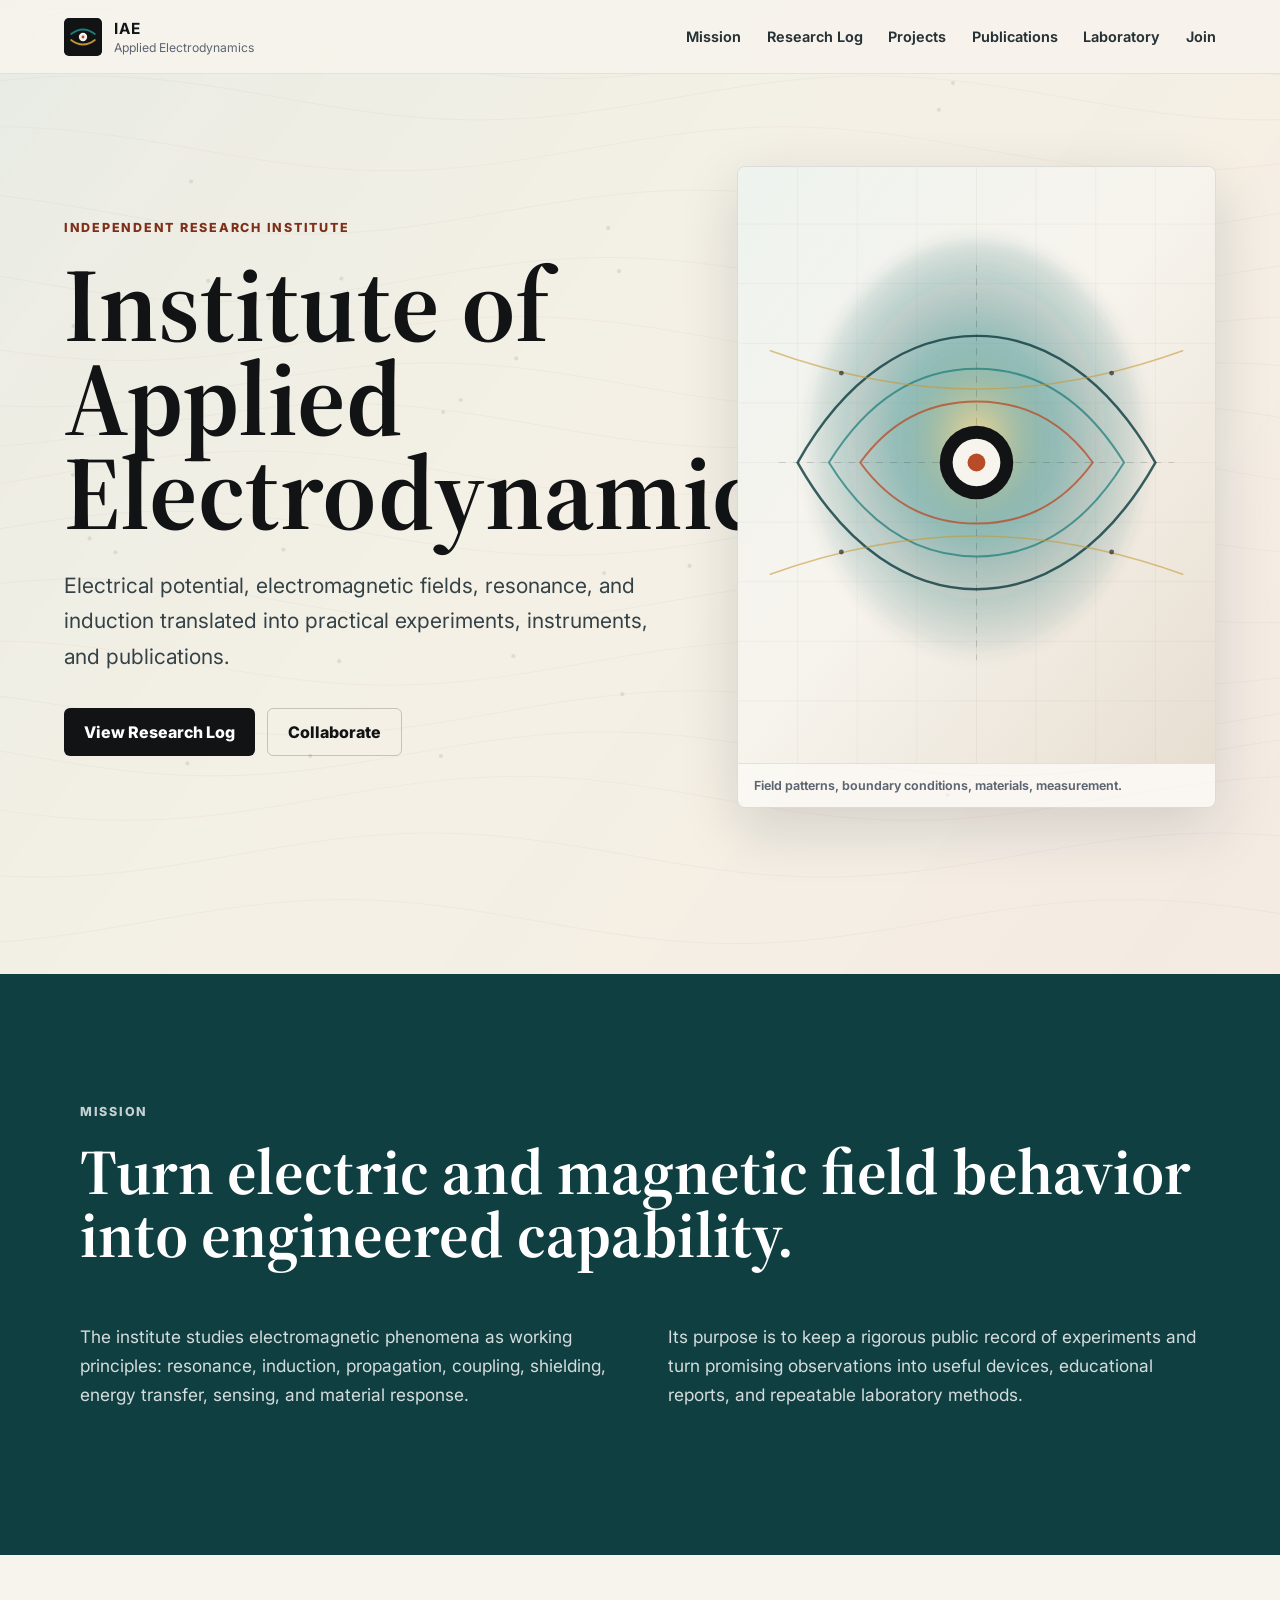
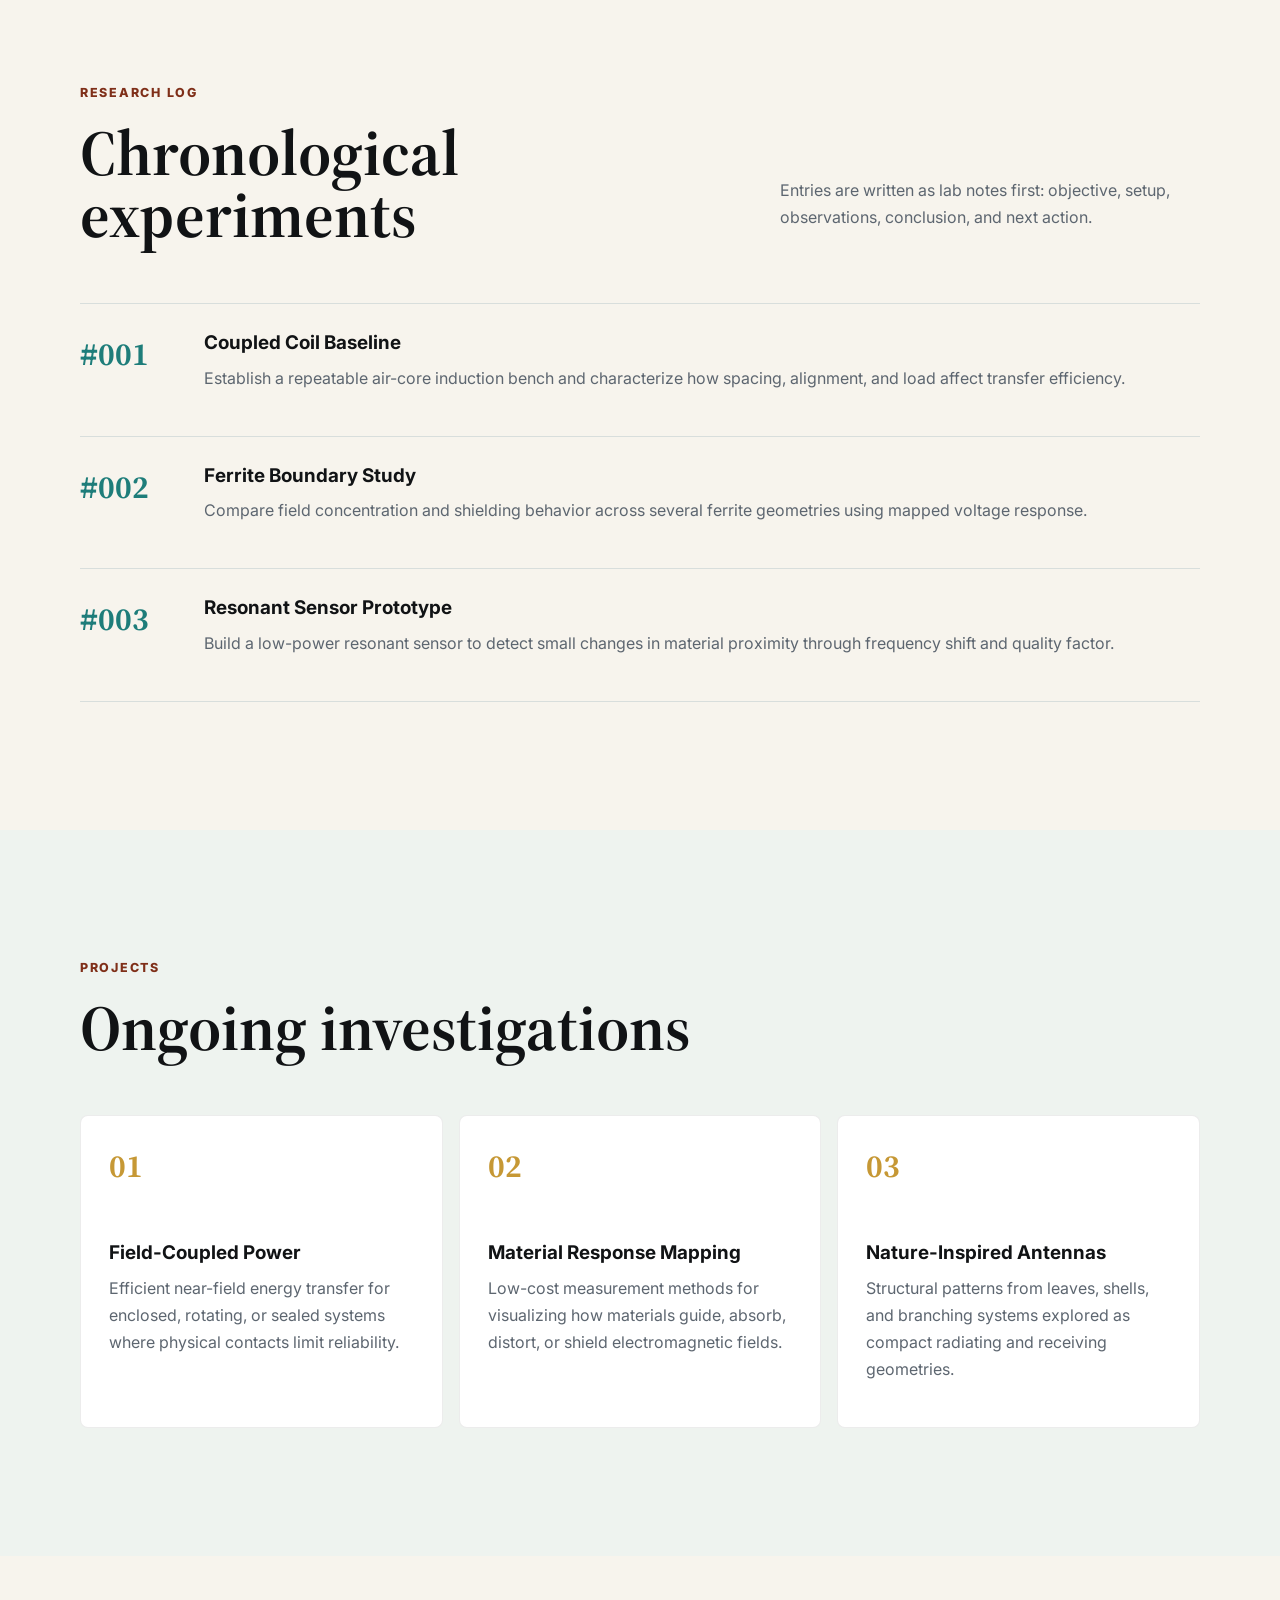
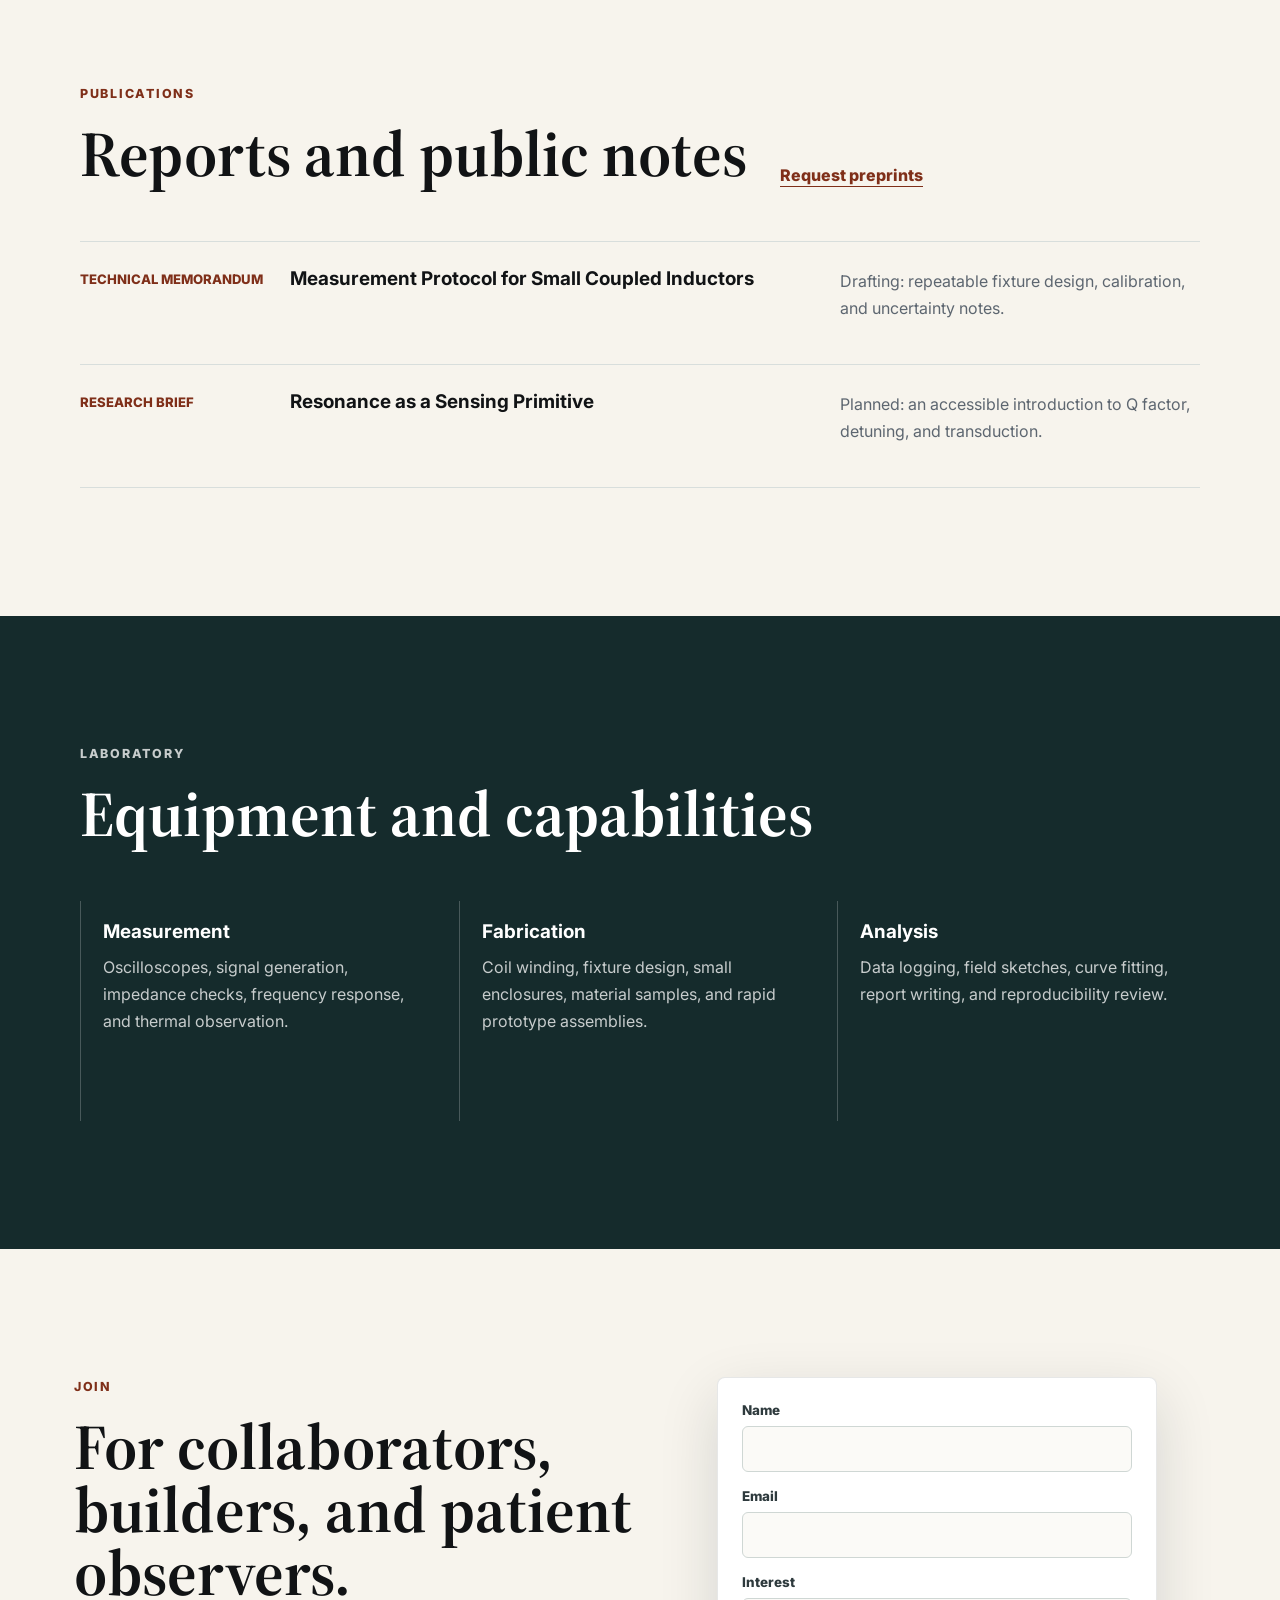
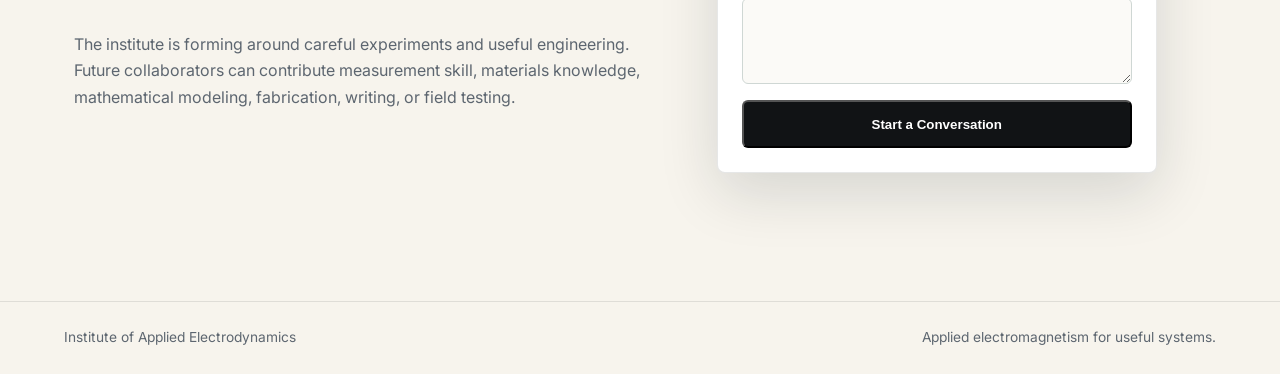
==== index.html @ 95ccb7a9 "new site" ====
<!doctype html>
<html lang="en">
  <head>
    <meta charset="utf-8" />
    <meta name="viewport" content="width=device-width, initial-scale=1" />
    <title>Institute of Applied Electrodynamics</title>
    <meta
      name="description"
      content="An independent institute experimenting with electrical potential, electromagnetism, and applied electrodynamic systems."
    />
    <link rel="preconnect" href="https://fonts.googleapis.com" />
    <link rel="preconnect" href="https://fonts.gstatic.com" crossorigin />
    <link
      href="https://fonts.googleapis.com/css2?family=Inter:wght@400;500;600;700;800&family=Source+Serif+4:opsz,wght@8..60,500;8..60,650&display=swap"
      rel="stylesheet"
    />
    <link rel="stylesheet" href="styles.css" />
  </head>
  <body>
    <header class="site-header" data-header>
      <a class="brand" href="#home" aria-label="Institute of Applied Electrodynamics home">
        <img src="assets/field-mark.svg" alt="" />
        <span>
          <strong>IAE</strong>
          <small>Applied Electrodynamics</small>
        </span>
      </a>
      <nav class="nav" aria-label="Primary navigation">
        <a href="#mission">Mission</a>
        <a href="#log">Research Log</a>
        <a href="#projects">Projects</a>
        <a href="#publications">Publications</a>
        <a href="#laboratory">Laboratory</a>
        <a href="#join">Join</a>
      </nav>
      <button class="nav-toggle" type="button" data-nav-toggle aria-label="Open navigation">
        <span></span>
        <span></span>
      </button>
    </header>

    <main id="home">
      <section class="hero section" aria-labelledby="hero-title">
        <canvas class="field-canvas" data-field-canvas aria-hidden="true"></canvas>
        <div class="hero-grid">
          <div class="hero-copy">
            <p class="eyebrow">Independent research institute</p>
            <h1 id="hero-title">Institute of Applied Electrodynamics</h1>
            <p class="hero-subtitle">
              Electrical potential, electromagnetic fields, resonance, and induction
              translated into practical experiments, instruments, and publications.
            </p>
            <div class="hero-actions" aria-label="Primary links">
              <a class="button primary" href="#log">View Research Log</a>
              <a class="button secondary" href="#join">Collaborate</a>
            </div>
          </div>
          <figure class="hero-visual">
            <img src="assets/field-lines.svg" alt="Abstract electromagnetic field lines crossing a technical grid" />
            <figcaption>Field patterns, boundary conditions, materials, measurement.</figcaption>
          </figure>
        </div>
      </section>

      <section class="section mission-band" id="mission" aria-labelledby="mission-title">
        <div class="section-heading">
          <p class="eyebrow">Mission</p>
          <h2 id="mission-title">Turn electric and magnetic field behavior into engineered capability.</h2>
        </div>
        <div class="mission-copy">
          <p>
            The institute studies electromagnetic phenomena as working principles:
            resonance, induction, propagation, coupling, shielding, energy transfer,
            sensing, and material response.
          </p>
          <p>
            Its purpose is to keep a rigorous public record of experiments and turn
            promising observations into useful devices, educational reports, and
            repeatable laboratory methods.
          </p>
        </div>
      </section>

      <section class="section" id="log" aria-labelledby="log-title">
        <div class="section-heading split">
          <div>
            <p class="eyebrow">Research Log</p>
            <h2 id="log-title">Chronological experiments</h2>
          </div>
          <p>
            Entries are written as lab notes first: objective, setup, observations,
            conclusion, and next action.
          </p>
        </div>
        <div class="timeline">
          <article class="log-entry">
            <span class="entry-number">#001</span>
            <div>
              <h3>Coupled Coil Baseline</h3>
              <p>
                Establish a repeatable air-core induction bench and characterize how
                spacing, alignment, and load affect transfer efficiency.
              </p>
            </div>
          </article>
          <article class="log-entry">
            <span class="entry-number">#002</span>
            <div>
              <h3>Ferrite Boundary Study</h3>
              <p>
                Compare field concentration and shielding behavior across several
                ferrite geometries using mapped voltage response.
              </p>
            </div>
          </article>
          <article class="log-entry">
            <span class="entry-number">#003</span>
            <div>
              <h3>Resonant Sensor Prototype</h3>
              <p>
                Build a low-power resonant sensor to detect small changes in material
                proximity through frequency shift and quality factor.
              </p>
            </div>
          </article>
        </div>
      </section>

      <section class="section projects-band" id="projects" aria-labelledby="projects-title">
        <div class="section-heading">
          <p class="eyebrow">Projects</p>
          <h2 id="projects-title">Ongoing investigations</h2>
        </div>
        <div class="project-grid">
          <article class="project-card">
            <span>01</span>
            <h3>Field-Coupled Power</h3>
            <p>
              Efficient near-field energy transfer for enclosed, rotating, or sealed
              systems where physical contacts limit reliability.
            </p>
          </article>
          <article class="project-card">
            <span>02</span>
            <h3>Material Response Mapping</h3>
            <p>
              Low-cost measurement methods for visualizing how materials guide,
              absorb, distort, or shield electromagnetic fields.
            </p>
          </article>
          <article class="project-card">
            <span>03</span>
            <h3>Nature-Inspired Antennas</h3>
            <p>
              Structural patterns from leaves, shells, and branching systems explored
              as compact radiating and receiving geometries.
            </p>
          </article>
        </div>
      </section>

      <section class="section" id="publications" aria-labelledby="publications-title">
        <div class="section-heading split">
          <div>
            <p class="eyebrow">Publications</p>
            <h2 id="publications-title">Reports and public notes</h2>
          </div>
          <a class="text-link" href="#join">Request preprints</a>
        </div>
        <div class="publication-list">
          <article>
            <p class="pub-type">Technical memorandum</p>
            <h3>Measurement Protocol for Small Coupled Inductors</h3>
            <p>Drafting: repeatable fixture design, calibration, and uncertainty notes.</p>
          </article>
          <article>
            <p class="pub-type">Research brief</p>
            <h3>Resonance as a Sensing Primitive</h3>
            <p>Planned: an accessible introduction to Q factor, detuning, and transduction.</p>
          </article>
        </div>
      </section>

      <section class="section laboratory-band" id="laboratory" aria-labelledby="laboratory-title">
        <div class="section-heading">
          <p class="eyebrow">Laboratory</p>
          <h2 id="laboratory-title">Equipment and capabilities</h2>
        </div>
        <div class="capability-grid">
          <div>
            <h3>Measurement</h3>
            <p>Oscilloscopes, signal generation, impedance checks, frequency response, and thermal observation.</p>
          </div>
          <div>
            <h3>Fabrication</h3>
            <p>Coil winding, fixture design, small enclosures, material samples, and rapid prototype assemblies.</p>
          </div>
          <div>
            <h3>Analysis</h3>
            <p>Data logging, field sketches, curve fitting, report writing, and reproducibility review.</p>
          </div>
        </div>
      </section>

      <section class="section join" id="join" aria-labelledby="join-title">
        <div>
          <p class="eyebrow">Join</p>
          <h2 id="join-title">For collaborators, builders, and patient observers.</h2>
          <p>
            The institute is forming around careful experiments and useful engineering.
            Future collaborators can contribute measurement skill, materials knowledge,
            mathematical modeling, fabrication, writing, or field testing.
          </p>
        </div>
        <form class="join-form" action="mailto:hello@example.com" method="post" enctype="text/plain">
          <label>
            Name
            <input name="name" type="text" autocomplete="name" />
          </label>
          <label>
            Email
            <input name="email" type="email" autocomplete="email" />
          </label>
          <label>
            Interest
            <textarea name="interest" rows="4"></textarea>
          </label>
          <button class="button primary" type="submit">Start a Conversation</button>
        </form>
      </section>
    </main>

    <footer class="site-footer">
      <p>Institute of Applied Electrodynamics</p>
      <p>Applied electromagnetism for useful systems.</p>
    </footer>

    <script src="script.js"></script>
  </body>
</html>
---- styles.css ----
:root {
  --ink: #111315;
  --muted: #5d6670;
  --line: #d8dedc;
  --paper: #f7f4ed;
  --mist: #eef3ef;
  --oxide: #b94c28;
  --oxide-dark: #7f2f19;
  --field: #1e7d7a;
  --field-dark: #103f42;
  --gold: #c69835;
  --white: #ffffff;
  --shadow: 0 20px 60px rgba(16, 31, 35, 0.14);
  color-scheme: light;
  font-family: Inter, system-ui, -apple-system, BlinkMacSystemFont, "Segoe UI", sans-serif;
}

* {
  box-sizing: border-box;
}

html {
  scroll-behavior: smooth;
}

body {
  margin: 0;
  background: var(--paper);
  color: var(--ink);
}

body.nav-open {
  overflow: hidden;
}

img,
svg {
  display: block;
  max-width: 100%;
}

a {
  color: inherit;
  text-decoration: none;
}

.site-header {
  align-items: center;
  backdrop-filter: blur(18px);
  background: rgba(247, 244, 237, 0.86);
  border-bottom: 1px solid rgba(17, 19, 21, 0.08);
  display: flex;
  height: 74px;
  justify-content: space-between;
  left: 0;
  padding: 0 clamp(18px, 5vw, 64px);
  position: fixed;
  right: 0;
  top: 0;
  z-index: 20;
}

.brand {
  align-items: center;
  display: flex;
  gap: 12px;
  min-width: 220px;
}

.brand img {
  height: 38px;
  width: 38px;
}

.brand strong,
.brand small {
  display: block;
}

.brand strong {
  font-size: 0.96rem;
  letter-spacing: 0.08em;
}

.brand small {
  color: var(--muted);
  font-size: 0.76rem;
  margin-top: 2px;
}

.nav {
  align-items: center;
  display: flex;
  gap: clamp(14px, 2vw, 28px);
  font-size: 0.9rem;
  font-weight: 650;
}

.nav a {
  color: #273236;
}

.nav a:hover {
  color: var(--oxide-dark);
}

.nav-toggle {
  background: transparent;
  border: 0;
  display: none;
  height: 44px;
  position: relative;
  width: 44px;
}

.nav-toggle span {
  background: var(--ink);
  height: 2px;
  left: 11px;
  position: absolute;
  width: 22px;
}

.nav-toggle span:first-child {
  top: 17px;
}

.nav-toggle span:last-child {
  top: 25px;
}

.section {
  padding: clamp(72px, 10vw, 128px) clamp(20px, 5vw, 72px);
}

.hero {
  min-height: 94vh;
  overflow: hidden;
  padding-top: 128px;
  position: relative;
}

.field-canvas {
  height: 100%;
  inset: 0;
  opacity: 0.32;
  position: absolute;
  width: 100%;
}

.hero-grid {
  align-items: center;
  display: grid;
  gap: clamp(34px, 6vw, 82px);
  grid-template-columns: minmax(0, 1.02fr) minmax(300px, 0.82fr);
  margin: 0 auto;
  max-width: 1240px;
  min-height: calc(94vh - 128px);
  position: relative;
  z-index: 2;
}

.eyebrow {
  color: var(--oxide-dark);
  font-size: 0.78rem;
  font-weight: 800;
  letter-spacing: 0.14em;
  margin: 0 0 18px;
  text-transform: uppercase;
}

h1,
h2,
h3,
p {
  margin-top: 0;
}

h1,
h2 {
  font-family: "Source Serif 4", Georgia, serif;
  font-weight: 650;
  letter-spacing: 0;
}

h1 {
  font-size: clamp(3.2rem, 8.2vw, 7.7rem);
  line-height: 0.9;
  margin-bottom: 28px;
  max-width: 980px;
}

h2 {
  font-size: clamp(2.2rem, 5vw, 4.7rem);
  line-height: 0.98;
  margin-bottom: 0;
}

h3 {
  font-size: 1.18rem;
  line-height: 1.2;
  margin-bottom: 10px;
}

p {
  color: var(--muted);
  line-height: 1.68;
}

.hero-subtitle {
  color: #344247;
  font-size: clamp(1.06rem, 2vw, 1.32rem);
  max-width: 760px;
}

.hero-actions {
  display: flex;
  flex-wrap: wrap;
  gap: 12px;
  margin-top: 34px;
}

.button {
  align-items: center;
  border-radius: 6px;
  display: inline-flex;
  font-weight: 800;
  justify-content: center;
  min-height: 48px;
  padding: 0 20px;
}

.button.primary {
  background: var(--ink);
  color: var(--white);
}

.button.secondary {
  border: 1px solid rgba(17, 19, 21, 0.2);
  color: var(--ink);
}

.hero-visual {
  background: rgba(255, 255, 255, 0.54);
  border: 1px solid rgba(17, 19, 21, 0.12);
  border-radius: 8px;
  box-shadow: var(--shadow);
  margin: 0;
  overflow: hidden;
}

.hero-visual img {
  aspect-ratio: 4 / 5;
  object-fit: cover;
  width: 100%;
}

.hero-visual figcaption {
  border-top: 1px solid rgba(17, 19, 21, 0.1);
  color: var(--muted);
  font-size: 0.78rem;
  font-weight: 650;
  padding: 14px 16px;
}

.section-heading {
  margin: 0 auto clamp(28px, 5vw, 56px);
  max-width: 1120px;
}

.section-heading.split {
  align-items: end;
  display: grid;
  gap: 28px;
  grid-template-columns: minmax(0, 1fr) minmax(260px, 420px);
}

.mission-band {
  background: var(--field-dark);
  color: var(--white);
}

.mission-band .eyebrow,
.mission-band p,
.laboratory-band .eyebrow,
.laboratory-band p {
  color: rgba(255, 255, 255, 0.76);
}

.mission-copy {
  columns: 2 320px;
  column-gap: 56px;
  margin: 0 auto;
  max-width: 1120px;
}

.mission-copy p {
  break-inside: avoid;
  color: rgba(255, 255, 255, 0.82);
  font-size: 1.08rem;
}

.timeline {
  border-top: 1px solid var(--line);
  margin: 0 auto;
  max-width: 1120px;
}

.log-entry {
  border-bottom: 1px solid var(--line);
  display: grid;
  gap: 28px;
  grid-template-columns: 96px minmax(0, 1fr);
  padding: 28px 0;
}

.entry-number {
  color: var(--field);
  font-family: "Source Serif 4", Georgia, serif;
  font-size: 2rem;
  font-weight: 650;
}

.projects-band {
  background: var(--mist);
}

.project-grid,
.capability-grid {
  display: grid;
  gap: 16px;
  grid-template-columns: repeat(3, minmax(0, 1fr));
  margin: 0 auto;
  max-width: 1120px;
}

.project-card {
  background: var(--white);
  border: 1px solid rgba(17, 19, 21, 0.08);
  border-radius: 8px;
  min-height: 280px;
  padding: 28px;
}

.project-card span {
  color: var(--gold);
  display: block;
  font-family: "Source Serif 4", Georgia, serif;
  font-size: 2rem;
  font-weight: 650;
  margin-bottom: 54px;
}

.text-link {
  color: var(--oxide-dark);
  font-weight: 800;
  text-decoration: underline;
  text-underline-offset: 5px;
}

.publication-list {
  display: grid;
  gap: 0;
  margin: 0 auto;
  max-width: 1120px;
}

.publication-list article {
  border-top: 1px solid var(--line);
  display: grid;
  gap: 20px;
  grid-template-columns: 190px minmax(0, 1fr) minmax(260px, 360px);
  padding: 26px 0;
}

.publication-list article:last-child {
  border-bottom: 1px solid var(--line);
}

.pub-type {
  color: var(--oxide-dark);
  font-size: 0.82rem;
  font-weight: 800;
  text-transform: uppercase;
}

.laboratory-band {
  background: #152b2c;
  color: var(--white);
}

.capability-grid > div {
  border-left: 1px solid rgba(255, 255, 255, 0.22);
  min-height: 220px;
  padding: 20px 22px;
}

.join {
  align-items: start;
  display: grid;
  gap: clamp(28px, 6vw, 76px);
  grid-template-columns: minmax(0, 0.92fr) minmax(300px, 440px);
  margin: 0 auto;
  max-width: 1260px;
}

.join h2 {
  margin-bottom: 26px;
}

.join-form {
  background: var(--white);
  border: 1px solid rgba(17, 19, 21, 0.1);
  border-radius: 8px;
  box-shadow: var(--shadow);
  display: grid;
  gap: 16px;
  padding: 24px;
}

label {
  color: #2e3a3d;
  display: grid;
  font-size: 0.84rem;
  font-weight: 800;
  gap: 8px;
}

input,
textarea {
  background: #fbfaf7;
  border: 1px solid #cfd7d4;
  border-radius: 6px;
  color: var(--ink);
  font: inherit;
  min-height: 46px;
  padding: 10px 12px;
  width: 100%;
}

textarea {
  resize: vertical;
}

.site-footer {
  align-items: center;
  border-top: 1px solid rgba(17, 19, 21, 0.1);
  display: flex;
  justify-content: space-between;
  padding: 24px clamp(20px, 5vw, 72px);
}

.site-footer p {
  font-size: 0.86rem;
  margin: 0;
}

@media (max-width: 980px) {
  .nav-toggle {
    display: block;
  }

  .nav {
    align-items: stretch;
    background: rgba(247, 244, 237, 0.98);
    border-bottom: 1px solid rgba(17, 19, 21, 0.1);
    display: none;
    flex-direction: column;
    gap: 0;
    left: 0;
    padding: 86px 24px 24px;
    position: fixed;
    right: 0;
    top: 0;
    z-index: -1;
  }

  body.nav-open .nav {
    display: flex;
  }

  .nav a {
    border-top: 1px solid var(--line);
    font-size: 1.16rem;
    padding: 18px 0;
  }

  .hero-grid,
  .section-heading.split,
  .join {
    grid-template-columns: 1fr;
  }

  .hero-grid {
    min-height: auto;
  }

  .hero-visual img {
    aspect-ratio: 16 / 10;
  }

  .project-grid,
  .capability-grid {
    grid-template-columns: 1fr;
  }

  .publication-list article {
    grid-template-columns: 1fr;
  }
}

@media (max-width: 620px) {
  .site-header {
    height: 68px;
  }

  .brand {
    min-width: 0;
  }

  .brand small {
    display: none;
  }

  .hero {
    min-height: auto;
    padding-top: 108px;
  }

  h1 {
    font-size: clamp(2.8rem, 16vw, 4.2rem);
  }

  .hero-actions,
  .site-footer {
    align-items: stretch;
    flex-direction: column;
  }

  .button {
    width: 100%;
  }

  .log-entry {
    grid-template-columns: 1fr;
  }

  .project-card {
    min-height: auto;
  }

  .project-card span {
    margin-bottom: 28px;
  }
}
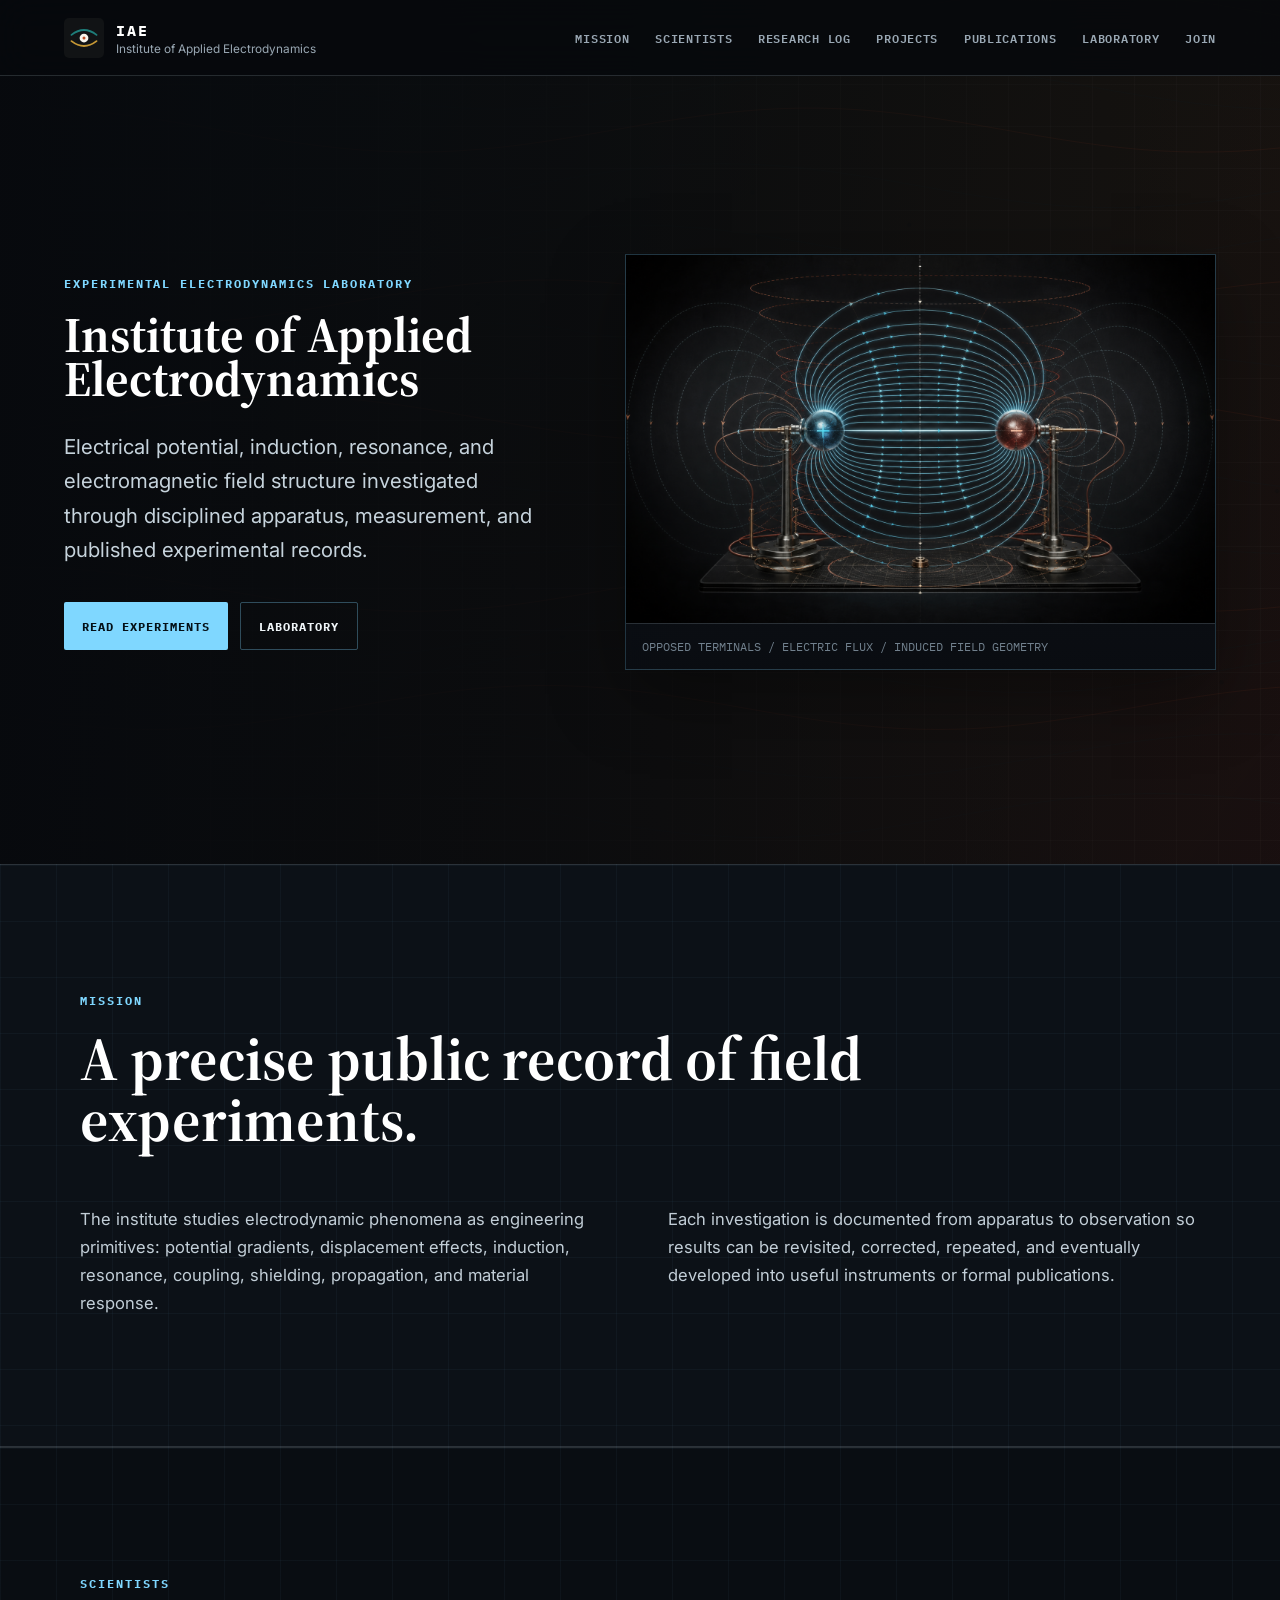
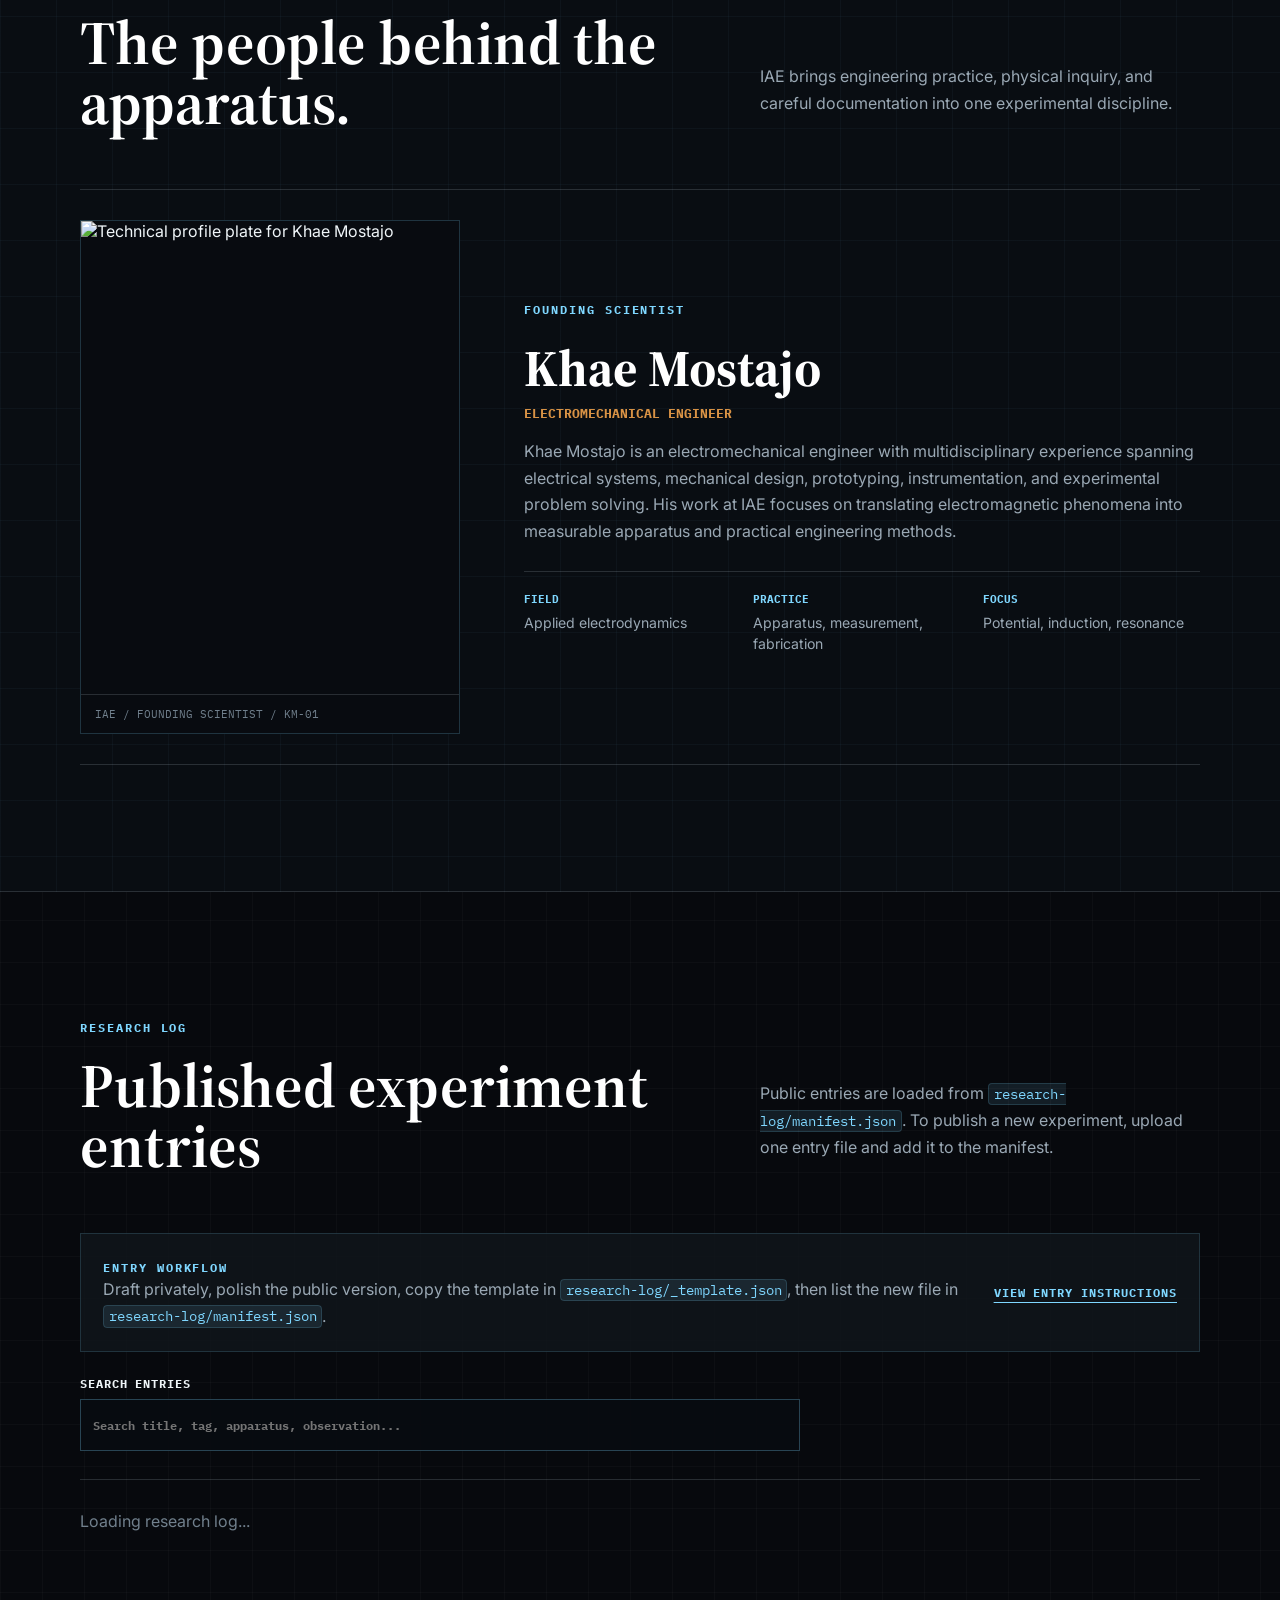
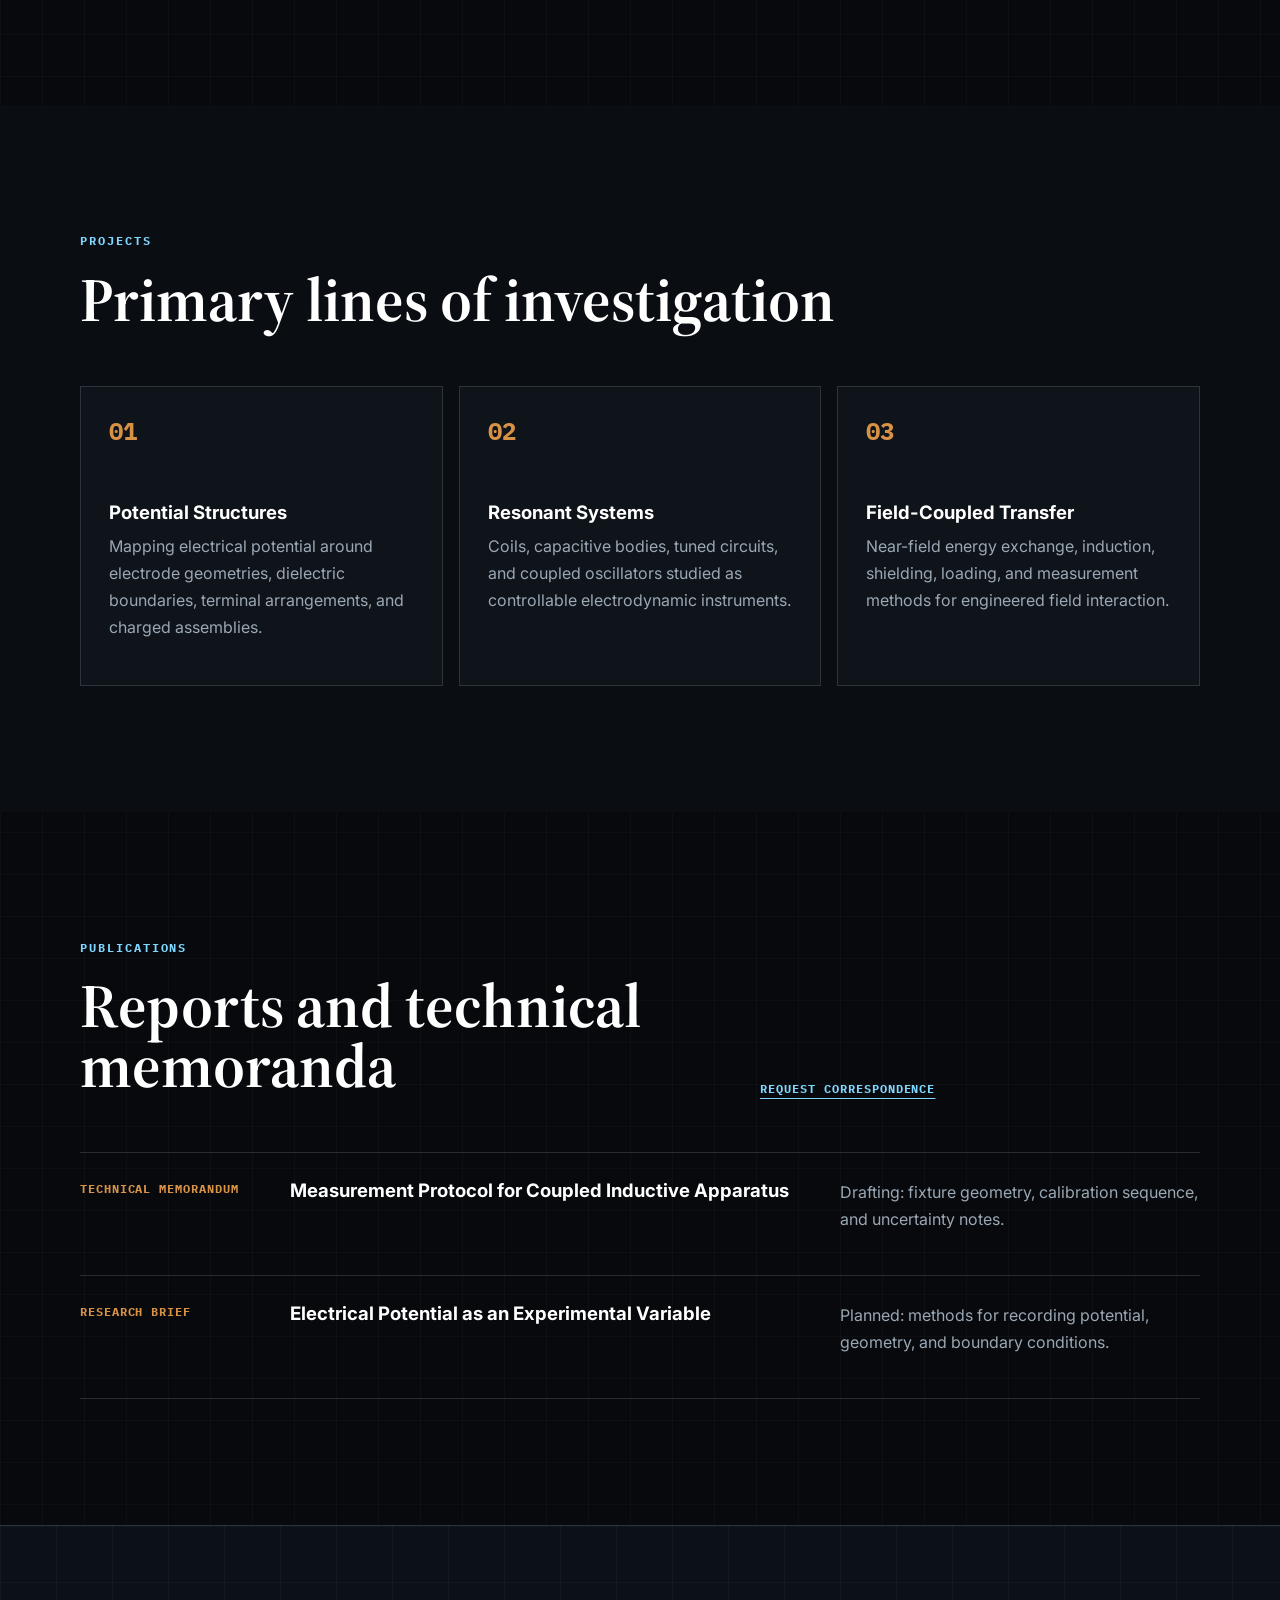
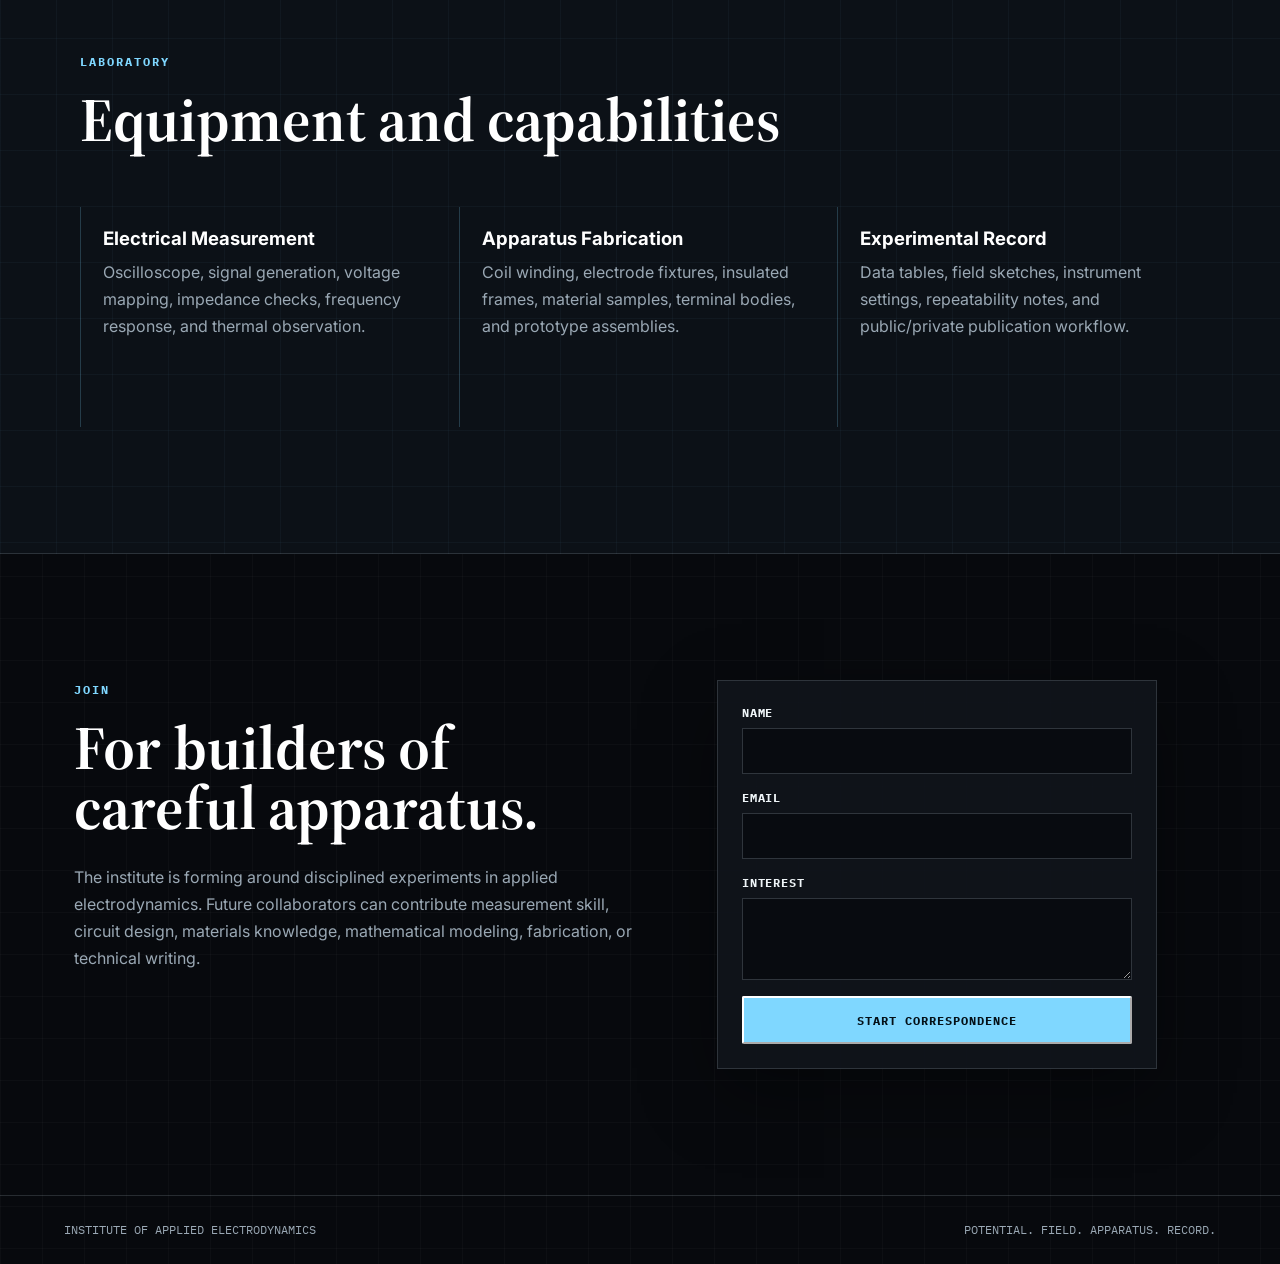
==== commit 2f893741: "new site" ====
--- a/index.html
+++ b/index.html
@@ -6,12 +6,12 @@
     <title>Institute of Applied Electrodynamics</title>
     <meta
       name="description"
-      content="An independent institute experimenting with electrical potential, electromagnetism, and applied electrodynamic systems."
+      content="A modern electrodynamics institute for experiments in electrical potential, electromagnetic fields, resonance, induction, and engineered field systems."
     />
     <link rel="preconnect" href="https://fonts.googleapis.com" />
     <link rel="preconnect" href="https://fonts.gstatic.com" crossorigin />
     <link
-      href="https://fonts.googleapis.com/css2?family=Inter:wght@400;500;600;700;800&family=Source+Serif+4:opsz,wght@8..60,500;8..60,650&display=swap"
+      href="https://fonts.googleapis.com/css2?family=IBM+Plex+Mono:wght@400;500;600;700&family=Inter:wght@400;500;600;700;800&family=Source+Serif+4:opsz,wght@8..60,500;8..60,650&display=swap"
       rel="stylesheet"
     />
     <link rel="stylesheet" href="styles.css" />
@@ -22,11 +22,12 @@
         <img src="assets/field-mark.svg" alt="" />
         <span>
           <strong>IAE</strong>
-          <small>Applied Electrodynamics</small>
+          <small>Institute of Applied Electrodynamics</small>
         </span>
       </a>
       <nav class="nav" aria-label="Primary navigation">
         <a href="#mission">Mission</a>
+        <a href="#scientists">Scientists</a>
         <a href="#log">Research Log</a>
         <a href="#projects">Projects</a>
         <a href="#publications">Publications</a>
@@ -40,24 +41,27 @@
     </header>
 
     <main id="home">
-      <section class="hero section" aria-labelledby="hero-title">
+      <section class="hero" aria-labelledby="hero-title">
         <canvas class="field-canvas" data-field-canvas aria-hidden="true"></canvas>
         <div class="hero-grid">
           <div class="hero-copy">
-            <p class="eyebrow">Independent research institute</p>
+            <p class="eyebrow">Experimental electrodynamics laboratory</p>
             <h1 id="hero-title">Institute of Applied Electrodynamics</h1>
             <p class="hero-subtitle">
-              Electrical potential, electromagnetic fields, resonance, and induction
-              translated into practical experiments, instruments, and publications.
+              Electrical potential, induction, resonance, and electromagnetic field
+              structure investigated through disciplined apparatus, measurement, and
+              published experimental records.
             </p>
             <div class="hero-actions" aria-label="Primary links">
-              <a class="button primary" href="#log">View Research Log</a>
-              <a class="button secondary" href="#join">Collaborate</a>
+              <a class="button primary" href="#log">Read Experiments</a>
+              <a class="button secondary" href="#laboratory">Laboratory</a>
             </div>
           </div>
           <figure class="hero-visual">
-            <img src="assets/field-lines.svg" alt="Abstract electromagnetic field lines crossing a technical grid" />
-            <figcaption>Field patterns, boundary conditions, materials, measurement.</figcaption>
+            <img src="assets/iae-field-hero.png" alt="Opposed electrical terminals surrounded by electric and magnetic field lines" />
+            <figcaption>
+              Opposed terminals / electric flux / induced field geometry
+            </figcaption>
           </figure>
         </div>
       </section>
@@ -65,19 +69,57 @@
       <section class="section mission-band" id="mission" aria-labelledby="mission-title">
         <div class="section-heading">
           <p class="eyebrow">Mission</p>
-          <h2 id="mission-title">Turn electric and magnetic field behavior into engineered capability.</h2>
+          <h2 id="mission-title">A precise public record of field experiments.</h2>
         </div>
         <div class="mission-copy">
           <p>
-            The institute studies electromagnetic phenomena as working principles:
-            resonance, induction, propagation, coupling, shielding, energy transfer,
-            sensing, and material response.
-          </p>
-          <p>
-            Its purpose is to keep a rigorous public record of experiments and turn
-            promising observations into useful devices, educational reports, and
-            repeatable laboratory methods.
-          </p>
+            The institute studies electrodynamic phenomena as engineering primitives:
+            potential gradients, displacement effects, induction, resonance, coupling,
+            shielding, propagation, and material response.
+          </p>
+          <p>
+            Each investigation is documented from apparatus to observation so results
+            can be revisited, corrected, repeated, and eventually developed into
+            useful instruments or formal publications.
+          </p>
+        </div>
+      </section>
+
+      <section class="section scientists-band" id="scientists" aria-labelledby="scientists-title">
+        <div class="section-heading split">
+          <div>
+            <p class="eyebrow">Scientists</p>
+            <h2 id="scientists-title">The people behind the apparatus.</h2>
+          </div>
+          <p>
+            IAE brings engineering practice, physical inquiry, and careful documentation
+            into one experimental discipline.
+          </p>
+        </div>
+        <div class="scientist-list">
+          <article class="scientist-profile">
+            <figure class="scientist-portrait">
+              <img src="assets/khae-mostajo-profile.svg" alt="Technical profile plate for Khae Mostajo" />
+              <figcaption>IAE / Founding scientist / KM-01</figcaption>
+            </figure>
+            <div class="scientist-copy">
+              <p class="mono-label">Founding Scientist</p>
+              <h3>Khae Mostajo</h3>
+              <p class="scientist-role">Electromechanical Engineer</p>
+              <p>
+                Khae Mostajo is an electromechanical engineer with multidisciplinary
+                experience spanning electrical systems, mechanical design, prototyping,
+                instrumentation, and experimental problem solving. His work at IAE focuses
+                on translating electromagnetic phenomena into measurable apparatus and
+                practical engineering methods.
+              </p>
+              <dl class="scientist-fields">
+                <div><dt>Field</dt><dd>Applied electrodynamics</dd></div>
+                <div><dt>Practice</dt><dd>Apparatus, measurement, fabrication</dd></div>
+                <div><dt>Focus</dt><dd>Potential, induction, resonance</dd></div>
+              </dl>
+            </div>
+          </article>
         </div>
       </section>
 
@@ -85,75 +127,79 @@
         <div class="section-heading split">
           <div>
             <p class="eyebrow">Research Log</p>
-            <h2 id="log-title">Chronological experiments</h2>
-          </div>
-          <p>
-            Entries are written as lab notes first: objective, setup, observations,
-            conclusion, and next action.
-          </p>
-        </div>
-        <div class="timeline">
-          <article class="log-entry">
-            <span class="entry-number">#001</span>
-            <div>
-              <h3>Coupled Coil Baseline</h3>
-              <p>
-                Establish a repeatable air-core induction bench and characterize how
-                spacing, alignment, and load affect transfer efficiency.
-              </p>
-            </div>
-          </article>
-          <article class="log-entry">
-            <span class="entry-number">#002</span>
-            <div>
-              <h3>Ferrite Boundary Study</h3>
-              <p>
-                Compare field concentration and shielding behavior across several
-                ferrite geometries using mapped voltage response.
-              </p>
-            </div>
-          </article>
-          <article class="log-entry">
-            <span class="entry-number">#003</span>
-            <div>
-              <h3>Resonant Sensor Prototype</h3>
-              <p>
-                Build a low-power resonant sensor to detect small changes in material
-                proximity through frequency shift and quality factor.
-              </p>
-            </div>
-          </article>
-        </div>
+            <h2 id="log-title">Published experiment entries</h2>
+          </div>
+          <p>
+            Public entries are loaded from <code>research-log/manifest.json</code>.
+            To publish a new experiment, upload one entry file and add it to the
+            manifest.
+          </p>
+        </div>
+
+        <div class="publishing-note">
+          <div>
+            <span class="mono-label">ENTRY WORKFLOW</span>
+            <p>
+              Draft privately, polish the public version, copy the template in
+              <code>research-log/_template.json</code>, then list the new file in
+              <code>research-log/manifest.json</code>.
+            </p>
+          </div>
+          <a class="text-link" href="research-log/README.md">View entry instructions</a>
+        </div>
+
+        <div class="log-tools">
+          <label class="search-field" for="entry-search">
+            <span>Search entries</span>
+            <input
+              id="entry-search"
+              type="search"
+              placeholder="Search title, tag, apparatus, observation..."
+              autocomplete="off"
+              data-entry-search
+            />
+          </label>
+          <p class="log-count" data-entry-count aria-live="polite"></p>
+        </div>
+
+        <div class="timeline" data-entry-list>
+          <p class="empty-log">Loading research log...</p>
+        </div>
+        <nav class="entry-pagination" data-entry-pagination aria-label="Research log pages" hidden>
+          <button type="button" class="page-button" data-page-previous aria-label="Previous research entries">Previous</button>
+          <div class="page-numbers" data-page-numbers></div>
+          <button type="button" class="page-button" data-page-next aria-label="Next research entries">Next</button>
+        </nav>
       </section>
 
       <section class="section projects-band" id="projects" aria-labelledby="projects-title">
         <div class="section-heading">
           <p class="eyebrow">Projects</p>
-          <h2 id="projects-title">Ongoing investigations</h2>
+          <h2 id="projects-title">Primary lines of investigation</h2>
         </div>
         <div class="project-grid">
           <article class="project-card">
             <span>01</span>
-            <h3>Field-Coupled Power</h3>
-            <p>
-              Efficient near-field energy transfer for enclosed, rotating, or sealed
-              systems where physical contacts limit reliability.
+            <h3>Potential Structures</h3>
+            <p>
+              Mapping electrical potential around electrode geometries, dielectric
+              boundaries, terminal arrangements, and charged assemblies.
             </p>
           </article>
           <article class="project-card">
             <span>02</span>
-            <h3>Material Response Mapping</h3>
-            <p>
-              Low-cost measurement methods for visualizing how materials guide,
-              absorb, distort, or shield electromagnetic fields.
+            <h3>Resonant Systems</h3>
+            <p>
+              Coils, capacitive bodies, tuned circuits, and coupled oscillators studied
+              as controllable electrodynamic instruments.
             </p>
           </article>
           <article class="project-card">
             <span>03</span>
-            <h3>Nature-Inspired Antennas</h3>
-            <p>
-              Structural patterns from leaves, shells, and branching systems explored
-              as compact radiating and receiving geometries.
+            <h3>Field-Coupled Transfer</h3>
+            <p>
+              Near-field energy exchange, induction, shielding, loading, and measurement
+              methods for engineered field interaction.
             </p>
           </article>
         </div>
@@ -163,20 +209,20 @@
         <div class="section-heading split">
           <div>
             <p class="eyebrow">Publications</p>
-            <h2 id="publications-title">Reports and public notes</h2>
-          </div>
-          <a class="text-link" href="#join">Request preprints</a>
+            <h2 id="publications-title">Reports and technical memoranda</h2>
+          </div>
+          <a class="text-link" href="#join">Request correspondence</a>
         </div>
         <div class="publication-list">
           <article>
             <p class="pub-type">Technical memorandum</p>
-            <h3>Measurement Protocol for Small Coupled Inductors</h3>
-            <p>Drafting: repeatable fixture design, calibration, and uncertainty notes.</p>
+            <h3>Measurement Protocol for Coupled Inductive Apparatus</h3>
+            <p>Drafting: fixture geometry, calibration sequence, and uncertainty notes.</p>
           </article>
           <article>
             <p class="pub-type">Research brief</p>
-            <h3>Resonance as a Sensing Primitive</h3>
-            <p>Planned: an accessible introduction to Q factor, detuning, and transduction.</p>
+            <h3>Electrical Potential as an Experimental Variable</h3>
+            <p>Planned: methods for recording potential, geometry, and boundary conditions.</p>
           </article>
         </div>
       </section>
@@ -188,16 +234,16 @@
         </div>
         <div class="capability-grid">
           <div>
-            <h3>Measurement</h3>
-            <p>Oscilloscopes, signal generation, impedance checks, frequency response, and thermal observation.</p>
-          </div>
-          <div>
-            <h3>Fabrication</h3>
-            <p>Coil winding, fixture design, small enclosures, material samples, and rapid prototype assemblies.</p>
-          </div>
-          <div>
-            <h3>Analysis</h3>
-            <p>Data logging, field sketches, curve fitting, report writing, and reproducibility review.</p>
+            <h3>Electrical Measurement</h3>
+            <p>Oscilloscope, signal generation, voltage mapping, impedance checks, frequency response, and thermal observation.</p>
+          </div>
+          <div>
+            <h3>Apparatus Fabrication</h3>
+            <p>Coil winding, electrode fixtures, insulated frames, material samples, terminal bodies, and prototype assemblies.</p>
+          </div>
+          <div>
+            <h3>Experimental Record</h3>
+            <p>Data tables, field sketches, instrument settings, repeatability notes, and public/private publication workflow.</p>
           </div>
         </div>
       </section>
@@ -205,11 +251,12 @@
       <section class="section join" id="join" aria-labelledby="join-title">
         <div>
           <p class="eyebrow">Join</p>
-          <h2 id="join-title">For collaborators, builders, and patient observers.</h2>
-          <p>
-            The institute is forming around careful experiments and useful engineering.
-            Future collaborators can contribute measurement skill, materials knowledge,
-            mathematical modeling, fabrication, writing, or field testing.
+          <h2 id="join-title">For builders of careful apparatus.</h2>
+          <p>
+            The institute is forming around disciplined experiments in applied
+            electrodynamics. Future collaborators can contribute measurement skill,
+            circuit design, materials knowledge, mathematical modeling, fabrication,
+            or technical writing.
           </p>
         </div>
         <form class="join-form" action="mailto:hello@example.com" method="post" enctype="text/plain">
@@ -225,15 +272,25 @@
             Interest
             <textarea name="interest" rows="4"></textarea>
           </label>
-          <button class="button primary" type="submit">Start a Conversation</button>
+          <button class="button primary" type="submit">Start Correspondence</button>
         </form>
       </section>
     </main>
 
     <footer class="site-footer">
       <p>Institute of Applied Electrodynamics</p>
-      <p>Applied electromagnetism for useful systems.</p>
+      <p>Potential. Field. Apparatus. Record.</p>
     </footer>
+
+    <dialog class="image-viewer" data-image-viewer aria-labelledby="viewer-caption">
+      <button class="viewer-close" type="button" data-viewer-close aria-label="Close image viewer">&times;</button>
+      <button class="viewer-nav viewer-previous" type="button" data-viewer-previous aria-label="Previous image">Previous</button>
+      <figure>
+        <img src="" alt="" data-viewer-image />
+        <figcaption id="viewer-caption" data-viewer-caption></figcaption>
+      </figure>
+      <button class="viewer-nav viewer-next" type="button" data-viewer-next aria-label="Next image">Next</button>
+    </dialog>
 
     <script src="script.js"></script>
   </body>
--- a/styles.css
+++ b/styles.css
@@ -1,17 +1,18 @@
 :root {
-  --ink: #111315;
-  --muted: #5d6670;
-  --line: #d8dedc;
-  --paper: #f7f4ed;
-  --mist: #eef3ef;
-  --oxide: #b94c28;
-  --oxide-dark: #7f2f19;
-  --field: #1e7d7a;
-  --field-dark: #103f42;
-  --gold: #c69835;
+  --void: #07090d;
+  --panel: #10151b;
+  --panel-2: #151d25;
+  --steel: #9aa8b4;
+  --muted: #71808d;
+  --line: rgba(204, 221, 232, 0.16);
+  --paper: #e9e2d2;
+  --ink: #eff5f8;
+  --blue: #45a7d6;
+  --blue-hot: #7fd7ff;
+  --copper: #d89245;
   --white: #ffffff;
-  --shadow: 0 20px 60px rgba(16, 31, 35, 0.14);
-  color-scheme: light;
+  --shadow: 0 24px 70px rgba(0, 0, 0, 0.35);
+  color-scheme: dark;
   font-family: Inter, system-ui, -apple-system, BlinkMacSystemFont, "Segoe UI", sans-serif;
 }
 
@@ -24,9 +25,12 @@
 }
 
 body {
+  background:
+    linear-gradient(90deg, rgba(255, 255, 255, 0.025) 1px, transparent 1px) 0 0 / 42px 42px,
+    linear-gradient(rgba(255, 255, 255, 0.025) 1px, transparent 1px) 0 0 / 42px 42px,
+    var(--void);
+  color: var(--ink);
   margin: 0;
-  background: var(--paper);
-  color: var(--ink);
 }
 
 body.nav-open {
@@ -44,13 +48,23 @@
   text-decoration: none;
 }
 
+code {
+  background: rgba(127, 215, 255, 0.1);
+  border: 1px solid rgba(127, 215, 255, 0.16);
+  border-radius: 4px;
+  color: var(--blue-hot);
+  font-family: "IBM Plex Mono", Consolas, monospace;
+  font-size: 0.88em;
+  padding: 0.08em 0.32em;
+}
+
 .site-header {
   align-items: center;
   backdrop-filter: blur(18px);
-  background: rgba(247, 244, 237, 0.86);
-  border-bottom: 1px solid rgba(17, 19, 21, 0.08);
+  background: rgba(7, 9, 13, 0.84);
+  border-bottom: 1px solid var(--line);
   display: flex;
-  height: 74px;
+  height: 76px;
   justify-content: space-between;
   left: 0;
   padding: 0 clamp(18px, 5vw, 64px);
@@ -64,12 +78,12 @@
   align-items: center;
   display: flex;
   gap: 12px;
-  min-width: 220px;
+  min-width: 290px;
 }
 
 .brand img {
-  height: 38px;
-  width: 38px;
+  height: 40px;
+  width: 40px;
 }
 
 .brand strong,
@@ -78,30 +92,35 @@
 }
 
 .brand strong {
-  font-size: 0.96rem;
-  letter-spacing: 0.08em;
+  color: var(--white);
+  font-family: "IBM Plex Mono", Consolas, monospace;
+  font-size: 0.95rem;
+  letter-spacing: 0.14em;
 }
 
 .brand small {
-  color: var(--muted);
-  font-size: 0.76rem;
+  color: var(--steel);
+  font-size: 0.74rem;
   margin-top: 2px;
 }
 
 .nav {
   align-items: center;
   display: flex;
-  gap: clamp(14px, 2vw, 28px);
-  font-size: 0.9rem;
-  font-weight: 650;
+  gap: clamp(14px, 2vw, 26px);
+  font-family: "IBM Plex Mono", Consolas, monospace;
+  font-size: 0.76rem;
+  font-weight: 600;
+  letter-spacing: 0.06em;
+  text-transform: uppercase;
 }
 
 .nav a {
-  color: #273236;
+  color: var(--steel);
 }
 
 .nav a:hover {
-  color: var(--oxide-dark);
+  color: var(--blue-hot);
 }
 
 .nav-toggle {
@@ -129,42 +148,47 @@
   top: 25px;
 }
 
-.section {
-  padding: clamp(72px, 10vw, 128px) clamp(20px, 5vw, 72px);
-}
-
 .hero {
-  min-height: 94vh;
+  min-height: 96vh;
   overflow: hidden;
-  padding-top: 128px;
+  padding: 132px clamp(20px, 5vw, 72px) 72px;
   position: relative;
 }
 
 .field-canvas {
   height: 100%;
   inset: 0;
-  opacity: 0.32;
+  opacity: 0.72;
   position: absolute;
   width: 100%;
 }
 
+.hero::after {
+  background: linear-gradient(90deg, rgba(7, 9, 13, 0.98) 0%, rgba(7, 9, 13, 0.72) 46%, rgba(7, 9, 13, 0.2) 100%);
+  content: "";
+  inset: 0;
+  position: absolute;
+}
+
 .hero-grid {
   align-items: center;
   display: grid;
   gap: clamp(34px, 6vw, 82px);
-  grid-template-columns: minmax(0, 1.02fr) minmax(300px, 0.82fr);
+  grid-template-columns: minmax(0, 0.9fr) minmax(420px, 1.1fr);
   margin: 0 auto;
-  max-width: 1240px;
-  min-height: calc(94vh - 128px);
+  max-width: 1260px;
+  min-height: calc(96vh - 204px);
   position: relative;
   z-index: 2;
 }
 
-.eyebrow {
-  color: var(--oxide-dark);
-  font-size: 0.78rem;
-  font-weight: 800;
-  letter-spacing: 0.14em;
+.eyebrow,
+.mono-label {
+  color: var(--blue-hot);
+  font-family: "IBM Plex Mono", Consolas, monospace;
+  font-size: 0.76rem;
+  font-weight: 700;
+  letter-spacing: 0.16em;
   margin: 0 0 18px;
   text-transform: uppercase;
 }
@@ -184,32 +208,35 @@
 }
 
 h1 {
-  font-size: clamp(3.2rem, 8.2vw, 7.7rem);
+  color: var(--white);
+  font-size: clamp(3.1rem, 3.5vw, 7.2rem);
   line-height: 0.9;
   margin-bottom: 28px;
   max-width: 980px;
 }
 
 h2 {
-  font-size: clamp(2.2rem, 5vw, 4.7rem);
+  color: var(--white);
+  font-size: clamp(2.1rem, 4.8vw, 4.4rem);
   line-height: 0.98;
   margin-bottom: 0;
 }
 
 h3 {
-  font-size: 1.18rem;
+  color: var(--white);
+  font-size: 1.16rem;
   line-height: 1.2;
   margin-bottom: 10px;
 }
 
 p {
-  color: var(--muted);
+  color: var(--steel);
   line-height: 1.68;
 }
 
 .hero-subtitle {
-  color: #344247;
-  font-size: clamp(1.06rem, 2vw, 1.32rem);
+  color: #c6d3dc;
+  font-size: clamp(1.04rem, 1.8vw, 1.28rem);
   max-width: 760px;
 }
 
@@ -222,69 +249,163 @@
 
 .button {
   align-items: center;
-  border-radius: 6px;
+  border-radius: 2px;
   display: inline-flex;
-  font-weight: 800;
+  font-family: "IBM Plex Mono", Consolas, monospace;
+  font-size: 0.78rem;
+  font-weight: 700;
   justify-content: center;
+  letter-spacing: 0.08em;
   min-height: 48px;
-  padding: 0 20px;
+  padding: 0 18px;
+  text-transform: uppercase;
 }
 
 .button.primary {
-  background: var(--ink);
-  color: var(--white);
+  background: var(--blue-hot);
+  color: #041017;
 }
 
 .button.secondary {
-  border: 1px solid rgba(17, 19, 21, 0.2);
+  border: 1px solid rgba(127, 215, 255, 0.32);
   color: var(--ink);
 }
 
 .hero-visual {
-  background: rgba(255, 255, 255, 0.54);
-  border: 1px solid rgba(17, 19, 21, 0.12);
-  border-radius: 8px;
+  background: linear-gradient(180deg, rgba(16, 21, 27, 0.96), rgba(9, 12, 17, 0.96));
+  border: 1px solid rgba(127, 215, 255, 0.2);
   box-shadow: var(--shadow);
   margin: 0;
   overflow: hidden;
 }
 
 .hero-visual img {
+  aspect-ratio: 16 / 10;
+  object-fit: cover;
+  width: 100%;
+}
+
+.hero-visual figcaption {
+  border-top: 1px solid var(--line);
+  color: var(--muted);
+  font-family: "IBM Plex Mono", Consolas, monospace;
+  font-size: 0.72rem;
+  line-height: 1.5;
+  padding: 14px 16px;
+  text-transform: uppercase;
+}
+
+.section {
+  padding: clamp(72px, 10vw, 126px) clamp(20px, 5vw, 72px);
+}
+
+.section-heading {
+  margin: 0 auto clamp(28px, 5vw, 56px);
+  max-width: 1120px;
+}
+
+.section-heading.split {
+  align-items: end;
+  display: grid;
+  gap: 28px;
+  grid-template-columns: minmax(0, 1fr) minmax(260px, 440px);
+}
+
+.mission-band,
+.laboratory-band,
+.scientists-band {
+  background:
+    linear-gradient(90deg, rgba(127, 215, 255, 0.04) 1px, transparent 1px) 0 0 / 56px 56px,
+    linear-gradient(rgba(127, 215, 255, 0.04) 1px, transparent 1px) 0 0 / 56px 56px,
+    #0c1117;
+  border-bottom: 1px solid var(--line);
+  border-top: 1px solid var(--line);
+}
+
+.scientists-band {
+  background-color: #090d12;
+}
+
+.scientist-list {
+  margin: 0 auto;
+  max-width: 1120px;
+}
+
+.scientist-profile {
+  border-bottom: 1px solid var(--line);
+  border-top: 1px solid var(--line);
+  display: grid;
+  gap: clamp(28px, 5vw, 68px);
+  grid-template-columns: minmax(260px, 0.72fr) minmax(0, 1.28fr);
+  padding: 30px 0;
+}
+
+.scientist-portrait {
+  background: #080b10;
+  border: 1px solid rgba(127, 215, 255, 0.2);
+  margin: 0;
+}
+
+.scientist-portrait img {
   aspect-ratio: 4 / 5;
   object-fit: cover;
   width: 100%;
 }
 
-.hero-visual figcaption {
-  border-top: 1px solid rgba(17, 19, 21, 0.1);
+.scientist-portrait figcaption {
+  border-top: 1px solid var(--line);
   color: var(--muted);
-  font-size: 0.78rem;
-  font-weight: 650;
-  padding: 14px 16px;
-}
-
-.section-heading {
-  margin: 0 auto clamp(28px, 5vw, 56px);
-  max-width: 1120px;
-}
-
-.section-heading.split {
-  align-items: end;
-  display: grid;
-  gap: 28px;
-  grid-template-columns: minmax(0, 1fr) minmax(260px, 420px);
-}
-
-.mission-band {
-  background: var(--field-dark);
-  color: var(--white);
-}
-
-.mission-band .eyebrow,
-.mission-band p,
-.laboratory-band .eyebrow,
-.laboratory-band p {
-  color: rgba(255, 255, 255, 0.76);
+  font-family: "IBM Plex Mono", Consolas, monospace;
+  font-size: 0.68rem;
+  padding: 12px 14px;
+  text-transform: uppercase;
+}
+
+.scientist-copy {
+  align-self: center;
+}
+
+.scientist-copy h3 {
+  font-family: "Source Serif 4", Georgia, serif;
+  font-size: clamp(2rem, 4vw, 3.8rem);
+  margin-bottom: 4px;
+}
+
+.scientist-role {
+  color: var(--copper);
+  font-family: "IBM Plex Mono", Consolas, monospace;
+  font-size: 0.8rem;
+  font-weight: 700;
+  text-transform: uppercase;
+}
+
+.scientist-fields {
+  border-top: 1px solid var(--line);
+  display: grid;
+  gap: 12px;
+  grid-template-columns: repeat(3, minmax(0, 1fr));
+  margin: 26px 0 0;
+  padding-top: 20px;
+}
+
+.scientist-fields dt,
+.scientist-fields dd {
+  margin: 0;
+}
+
+.scientist-fields dt {
+  color: var(--blue-hot);
+  font-family: "IBM Plex Mono", Consolas, monospace;
+  font-size: 0.68rem;
+  font-weight: 700;
+  margin-bottom: 6px;
+  text-transform: uppercase;
+}
+
+.scientist-fields dd {
+  color: var(--steel);
+  font-size: 0.88rem;
+  line-height: 1.5;
 }
 
 .mission-copy {
@@ -296,12 +417,62 @@
 
 .mission-copy p {
   break-inside: avoid;
-  color: rgba(255, 255, 255, 0.82);
-  font-size: 1.08rem;
+  color: #c2ced7;
+  font-size: 1.04rem;
+}
+
+.publishing-note {
+  align-items: center;
+  background: rgba(16, 21, 27, 0.82);
+  border: 1px solid rgba(127, 215, 255, 0.16);
+  display: grid;
+  gap: 22px;
+  grid-template-columns: minmax(0, 1fr) auto;
+  margin: 0 auto 24px;
+  max-width: 1120px;
+  padding: 22px;
+}
+
+.log-tools {
+  align-items: end;
+  display: grid;
+  gap: 20px;
+  grid-template-columns: minmax(0, 1fr) auto;
+  margin: 0 auto 28px;
+  max-width: 1120px;
+}
+
+.search-field {
+  max-width: 720px;
+}
+
+.search-field input {
+  background: rgba(8, 11, 16, 0.94);
+  border-color: rgba(127, 215, 255, 0.28);
+  min-height: 52px;
+}
+
+.search-field input:focus {
+  border-color: var(--blue-hot);
+  outline: 2px solid rgba(127, 215, 255, 0.12);
+  outline-offset: 2px;
+}
+
+.log-count {
+  color: var(--muted);
+  font-family: "IBM Plex Mono", Consolas, monospace;
+  font-size: 0.72rem;
+  margin: 0 0 14px;
+  text-transform: uppercase;
+}
+
+.publishing-note p {
+  margin-bottom: 0;
 }
 
 .timeline {
   border-top: 1px solid var(--line);
+  display: grid;
   margin: 0 auto;
   max-width: 1120px;
 }
@@ -309,20 +480,261 @@
 .log-entry {
   border-bottom: 1px solid var(--line);
   display: grid;
-  gap: 28px;
-  grid-template-columns: 96px minmax(0, 1fr);
+  gap: 22px;
+  grid-template-columns: 112px minmax(0, 1fr);
+  padding: 30px 0;
+}
+
+.entry-number {
+  color: var(--copper);
+  font-family: "IBM Plex Mono", Consolas, monospace;
+  font-size: 1.9rem;
+  font-weight: 700;
+}
+
+.entry-meta {
+  color: var(--muted);
+  display: flex;
+  flex-wrap: wrap;
+  font-family: "IBM Plex Mono", Consolas, monospace;
+  font-size: 0.72rem;
+  font-weight: 700;
+  gap: 12px;
+  letter-spacing: 0.08em;
+  margin-bottom: 10px;
+  text-transform: uppercase;
+}
+
+.entry-summary {
+  color: #c7d2da;
+  font-size: 1.02rem;
+}
+
+.tag-list {
+  display: flex;
+  flex-wrap: wrap;
+  gap: 6px;
+  margin: 16px 0;
+}
+
+.tag-pill {
+  background: rgba(127, 215, 255, 0.08);
+  border: 1px solid rgba(127, 215, 255, 0.18);
+  color: var(--blue-hot);
+  display: inline-flex;
+  font-family: "IBM Plex Mono", Consolas, monospace;
+  font-size: 0.68rem;
+  font-weight: 700;
+  line-height: 1;
+  padding: 6px 8px;
+  text-transform: uppercase;
+}
+
+.entry-grid {
+  display: grid;
+  gap: 16px;
+  grid-template-columns: repeat(2, minmax(0, 1fr));
+  margin-top: 18px;
+}
+
+.entry-gallery {
+  display: grid;
+  gap: 10px;
+  grid-template-columns: repeat(2, minmax(0, 1fr));
+  margin: 20px 0 4px;
+}
+
+.entry-image-button {
+  background: #080b10;
+  border: 1px solid var(--line);
+  cursor: zoom-in;
+  min-height: 0;
+  overflow: hidden;
+  padding: 0;
+  position: relative;
+}
+
+.entry-image-button img {
+  aspect-ratio: 16 / 10;
+  object-fit: cover;
+  transition: transform 180ms ease;
+  width: 100%;
+}
+
+.entry-image-button:hover img,
+.entry-image-button:focus-visible img {
+  transform: scale(1.025);
+}
+
+.entry-image-button span {
+  background: rgba(7, 9, 13, 0.9);
+  bottom: 0;
+  color: var(--ink);
+  font-family: "IBM Plex Mono", Consolas, monospace;
+  font-size: 0.66rem;
+  left: 0;
+  padding: 8px 10px;
+  position: absolute;
+  right: 0;
+  text-align: left;
+  text-transform: uppercase;
+}
+
+.entry-grid strong {
+  color: var(--white);
+  display: block;
+  font-family: "IBM Plex Mono", Consolas, monospace;
+  font-size: 0.72rem;
+  letter-spacing: 0.1em;
+  margin-bottom: 5px;
+  text-transform: uppercase;
+}
+
+.entry-grid p {
+  margin-bottom: 0;
+}
+
+.measurement-list {
+  border-top: 1px solid var(--line);
+  color: var(--steel);
+  display: grid;
+  gap: 8px;
+  list-style: none;
+  margin: 22px 0 0;
+  padding: 18px 0 0;
+}
+
+.measurement-list strong {
+  color: var(--copper);
+  font-family: "IBM Plex Mono", Consolas, monospace;
+}
+
+.empty-log {
+  color: var(--muted);
   padding: 28px 0;
 }
 
-.entry-number {
-  color: var(--field);
-  font-family: "Source Serif 4", Georgia, serif;
-  font-size: 2rem;
-  font-weight: 650;
+.entry-pagination {
+  align-items: center;
+  display: flex;
+  gap: 12px;
+  justify-content: space-between;
+  margin: 28px auto 0;
+  max-width: 1120px;
+}
+
+.entry-pagination[hidden] {
+  display: none;
+}
+
+.page-numbers {
+  display: flex;
+  gap: 6px;
+}
+
+.page-button,
+.page-number {
+  background: transparent;
+  border: 1px solid var(--line);
+  color: var(--steel);
+  cursor: pointer;
+  font-family: "IBM Plex Mono", Consolas, monospace;
+  font-size: 0.72rem;
+  font-weight: 700;
+  min-height: 40px;
+  padding: 0 14px;
+  text-transform: uppercase;
+}
+
+.page-number {
+  min-width: 40px;
+  padding: 0;
+}
+
+.page-number[aria-current="page"] {
+  background: var(--blue-hot);
+  border-color: var(--blue-hot);
+  color: #041017;
+}
+
+.page-button:disabled {
+  cursor: not-allowed;
+  opacity: 0.36;
+}
+
+.image-viewer {
+  background: #07090d;
+  border: 1px solid rgba(127, 215, 255, 0.28);
+  color: var(--ink);
+  height: min(88vh, 820px);
+  margin: auto;
+  max-width: min(94vw, 1180px);
+  padding: 42px 72px 24px;
+  width: 100%;
+}
+
+.image-viewer::backdrop {
+  background: rgba(0, 0, 0, 0.86);
+  backdrop-filter: blur(5px);
+}
+
+.image-viewer figure {
+  display: grid;
+  grid-template-rows: minmax(0, 1fr) auto;
+  height: 100%;
+  margin: 0;
+}
+
+.image-viewer figure img {
+  height: 100%;
+  object-fit: contain;
+  width: 100%;
+}
+
+.image-viewer figcaption {
+  color: var(--steel);
+  font-family: "IBM Plex Mono", Consolas, monospace;
+  font-size: 0.72rem;
+  padding-top: 14px;
+  text-align: center;
+}
+
+.viewer-close,
+.viewer-nav {
+  background: rgba(7, 9, 13, 0.88);
+  border: 1px solid var(--line);
+  color: var(--ink);
+  cursor: pointer;
+  position: absolute;
+  z-index: 2;
+}
+
+.viewer-close {
+  font-size: 1.5rem;
+  height: 38px;
+  right: 12px;
+  top: 12px;
+  width: 38px;
+}
+
+.viewer-nav {
+  font-family: "IBM Plex Mono", Consolas, monospace;
+  font-size: 0.66rem;
+  padding: 10px;
+  text-transform: uppercase;
+  top: 50%;
+  transform: translateY(-50%);
+}
+
+.viewer-previous { left: 12px; }
+.viewer-next { right: 12px; }
+
+.viewer-nav:disabled {
+  display: none;
 }
 
 .projects-band {
-  background: var(--mist);
+  background: #0a0d12;
 }
 
 .project-grid,
@@ -335,32 +747,34 @@
 }
 
 .project-card {
-  background: var(--white);
-  border: 1px solid rgba(17, 19, 21, 0.08);
-  border-radius: 8px;
+  background: rgba(16, 21, 27, 0.9);
+  border: 1px solid var(--line);
   min-height: 280px;
   padding: 28px;
 }
 
 .project-card span {
-  color: var(--gold);
+  color: var(--copper);
   display: block;
-  font-family: "Source Serif 4", Georgia, serif;
-  font-size: 2rem;
-  font-weight: 650;
+  font-family: "IBM Plex Mono", Consolas, monospace;
+  font-size: 1.5rem;
+  font-weight: 700;
   margin-bottom: 54px;
 }
 
 .text-link {
-  color: var(--oxide-dark);
-  font-weight: 800;
+  color: var(--blue-hot);
+  font-family: "IBM Plex Mono", Consolas, monospace;
+  font-size: 0.76rem;
+  font-weight: 700;
+  letter-spacing: 0.08em;
   text-decoration: underline;
   text-underline-offset: 5px;
+  text-transform: uppercase;
 }
 
 .publication-list {
   display: grid;
-  gap: 0;
   margin: 0 auto;
   max-width: 1120px;
 }
@@ -378,19 +792,16 @@
 }
 
 .pub-type {
-  color: var(--oxide-dark);
-  font-size: 0.82rem;
-  font-weight: 800;
-  text-transform: uppercase;
-}
-
-.laboratory-band {
-  background: #152b2c;
-  color: var(--white);
+  color: var(--copper);
+  font-family: "IBM Plex Mono", Consolas, monospace;
+  font-size: 0.72rem;
+  font-weight: 700;
+  letter-spacing: 0.08em;
+  text-transform: uppercase;
 }
 
 .capability-grid > div {
-  border-left: 1px solid rgba(255, 255, 255, 0.22);
+  border-left: 1px solid rgba(127, 215, 255, 0.22);
   min-height: 220px;
   padding: 20px 22px;
 }
@@ -409,9 +820,8 @@
 }
 
 .join-form {
-  background: var(--white);
-  border: 1px solid rgba(17, 19, 21, 0.1);
-  border-radius: 8px;
+  background: rgba(16, 21, 27, 0.9);
+  border: 1px solid var(--line);
   box-shadow: var(--shadow);
   display: grid;
   gap: 16px;
@@ -419,22 +829,27 @@
 }
 
 label {
-  color: #2e3a3d;
-  display: grid;
-  font-size: 0.84rem;
-  font-weight: 800;
+  color: var(--ink);
+  display: grid;
+  font-family: "IBM Plex Mono", Consolas, monospace;
+  font-size: 0.72rem;
+  font-weight: 700;
   gap: 8px;
+  letter-spacing: 0.08em;
+  text-transform: uppercase;
 }
 
 input,
 textarea {
-  background: #fbfaf7;
-  border: 1px solid #cfd7d4;
-  border-radius: 6px;
+  background: #080b10;
+  border: 1px solid rgba(204, 221, 232, 0.2);
+  border-radius: 0;
   color: var(--ink);
   font: inherit;
+  letter-spacing: 0;
   min-height: 46px;
   padding: 10px 12px;
+  text-transform: none;
   width: 100%;
 }
 
@@ -444,15 +859,17 @@
 
 .site-footer {
   align-items: center;
-  border-top: 1px solid rgba(17, 19, 21, 0.1);
+  border-top: 1px solid var(--line);
   display: flex;
   justify-content: space-between;
   padding: 24px clamp(20px, 5vw, 72px);
 }
 
 .site-footer p {
-  font-size: 0.86rem;
+  font-family: "IBM Plex Mono", Consolas, monospace;
+  font-size: 0.76rem;
   margin: 0;
+  text-transform: uppercase;
 }
 
 @media (max-width: 980px) {
@@ -462,8 +879,8 @@
 
   .nav {
     align-items: stretch;
-    background: rgba(247, 244, 237, 0.98);
-    border-bottom: 1px solid rgba(17, 19, 21, 0.1);
+    background: rgba(7, 9, 13, 0.98);
+    border-bottom: 1px solid var(--line);
     display: none;
     flex-direction: column;
     gap: 0;
@@ -481,13 +898,15 @@
 
   .nav a {
     border-top: 1px solid var(--line);
-    font-size: 1.16rem;
+    font-size: 0.96rem;
     padding: 18px 0;
   }
 
   .hero-grid,
   .section-heading.split,
-  .join {
+  .publishing-note,
+  .join,
+  .scientist-profile {
     grid-template-columns: 1fr;
   }
 
@@ -500,7 +919,8 @@
   }
 
   .project-grid,
-  .capability-grid {
+  .capability-grid,
+  .entry-grid {
     grid-template-columns: 1fr;
   }
 
@@ -523,12 +943,39 @@
   }
 
   .hero {
+    align-items: center;
+    display: flex;
     min-height: auto;
-    padding-top: 108px;
+    padding: 108px 20px 56px;
+    text-align: center;
+  }
+
+  .hero-grid {
+    justify-items: center;
+    width: 100%;
+  }
+
+  .hero-copy {
+    margin: 0 auto;
+    max-width: 520px;
+    min-width: 0;
+    width: 100%;
+  }
+
+  .hero-subtitle {
+    margin-left: auto;
+    margin-right: auto;
   }
 
   h1 {
-    font-size: clamp(2.8rem, 16vw, 4.2rem);
+    font-size: clamp(2rem, 10.5vw, 3.4rem);
+    line-height: 0.96;
+    max-width: 100%;
+  }
+
+  .hero .eyebrow {
+    font-size: 0.68rem;
+    line-height: 1.5;
   }
 
   .hero-actions,
@@ -537,6 +984,15 @@
     flex-direction: column;
   }
 
+  .hero-actions {
+    justify-content: center;
+    width: 100%;
+  }
+
+  .hero-visual {
+    width: min(100%, 480px);
+  }
+
   .button {
     width: 100%;
   }
@@ -545,6 +1001,41 @@
     grid-template-columns: 1fr;
   }
 
+  .scientist-fields,
+  .log-tools,
+  .entry-gallery {
+    grid-template-columns: 1fr;
+  }
+
+  .log-count {
+    margin: 0;
+  }
+
+  .entry-pagination {
+    align-items: stretch;
+    flex-wrap: wrap;
+  }
+
+  .page-numbers {
+    order: -1;
+    width: 100%;
+  }
+
+  .page-button {
+    flex: 1;
+  }
+
+  .image-viewer {
+    height: 90vh;
+    padding: 50px 12px 70px;
+  }
+
+  .viewer-nav {
+    bottom: 12px;
+    top: auto;
+    transform: none;
+  }
+
   .project-card {
     min-height: auto;
   }
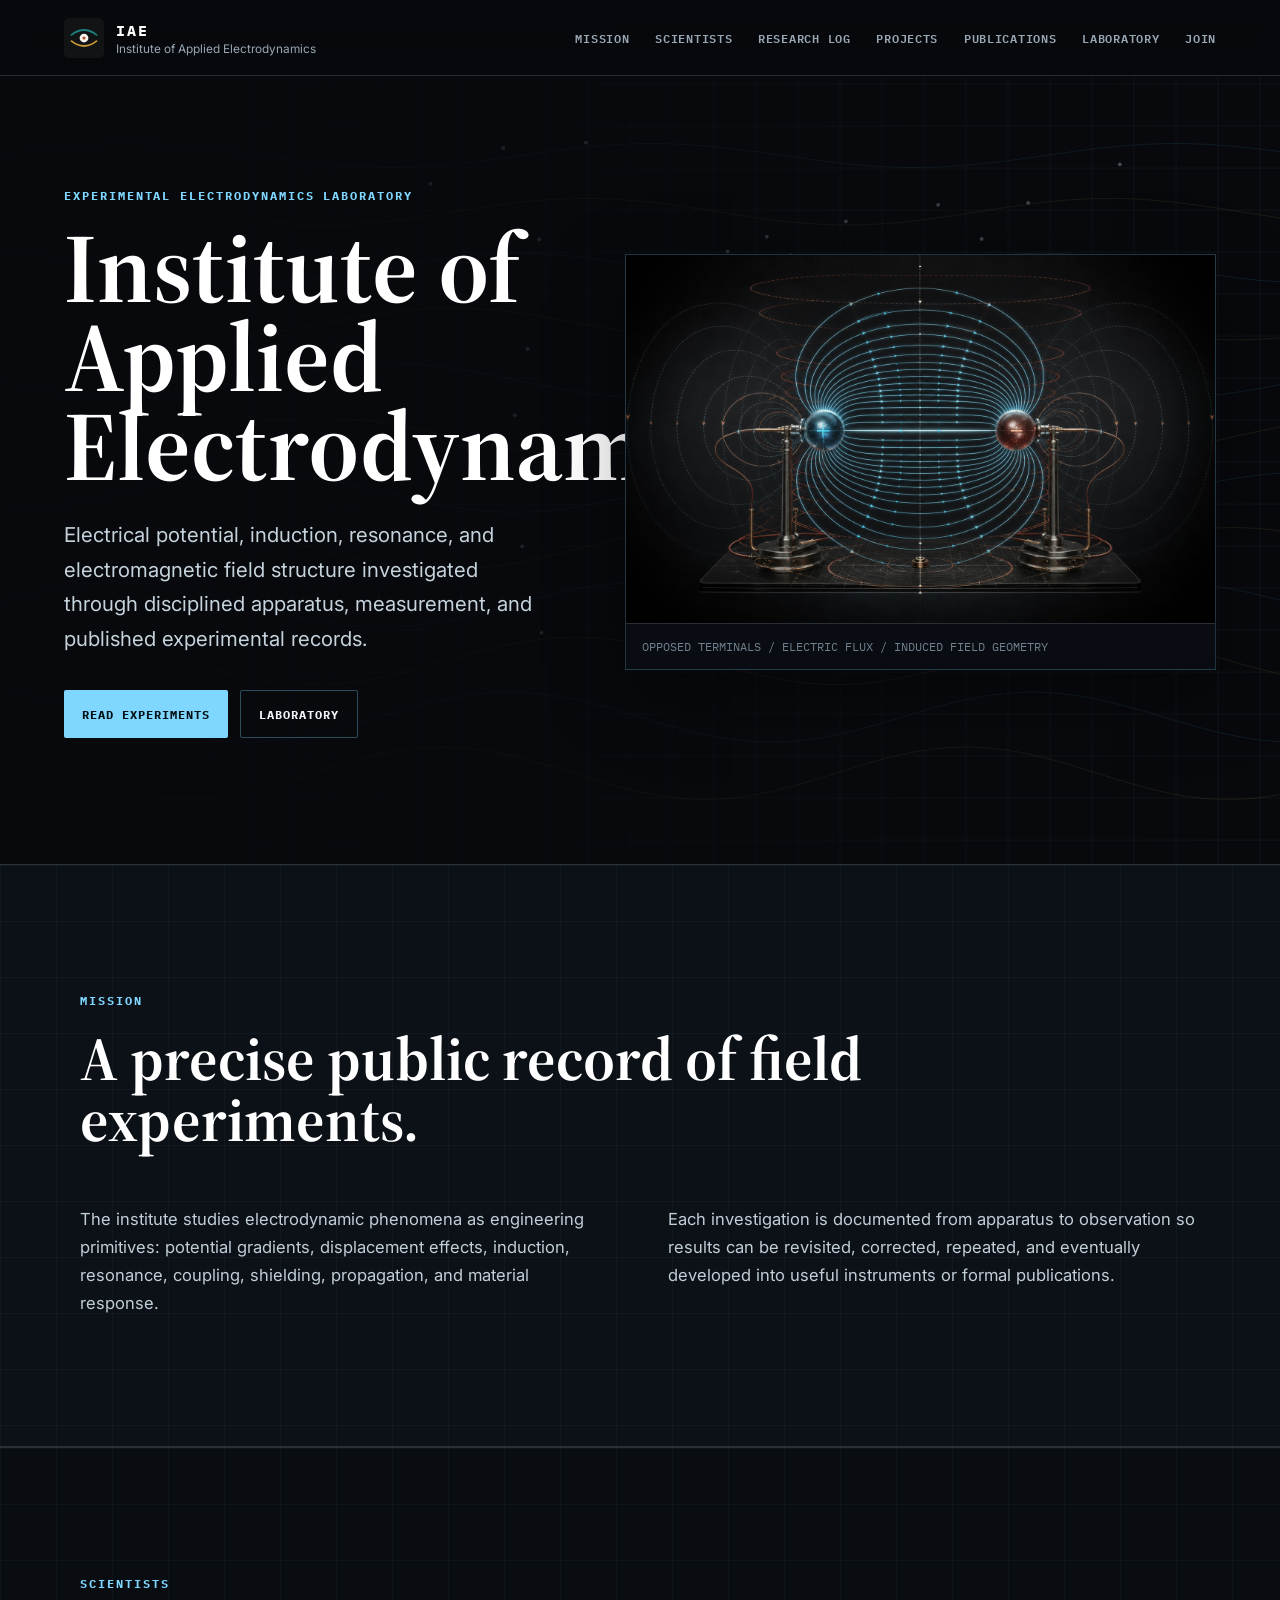
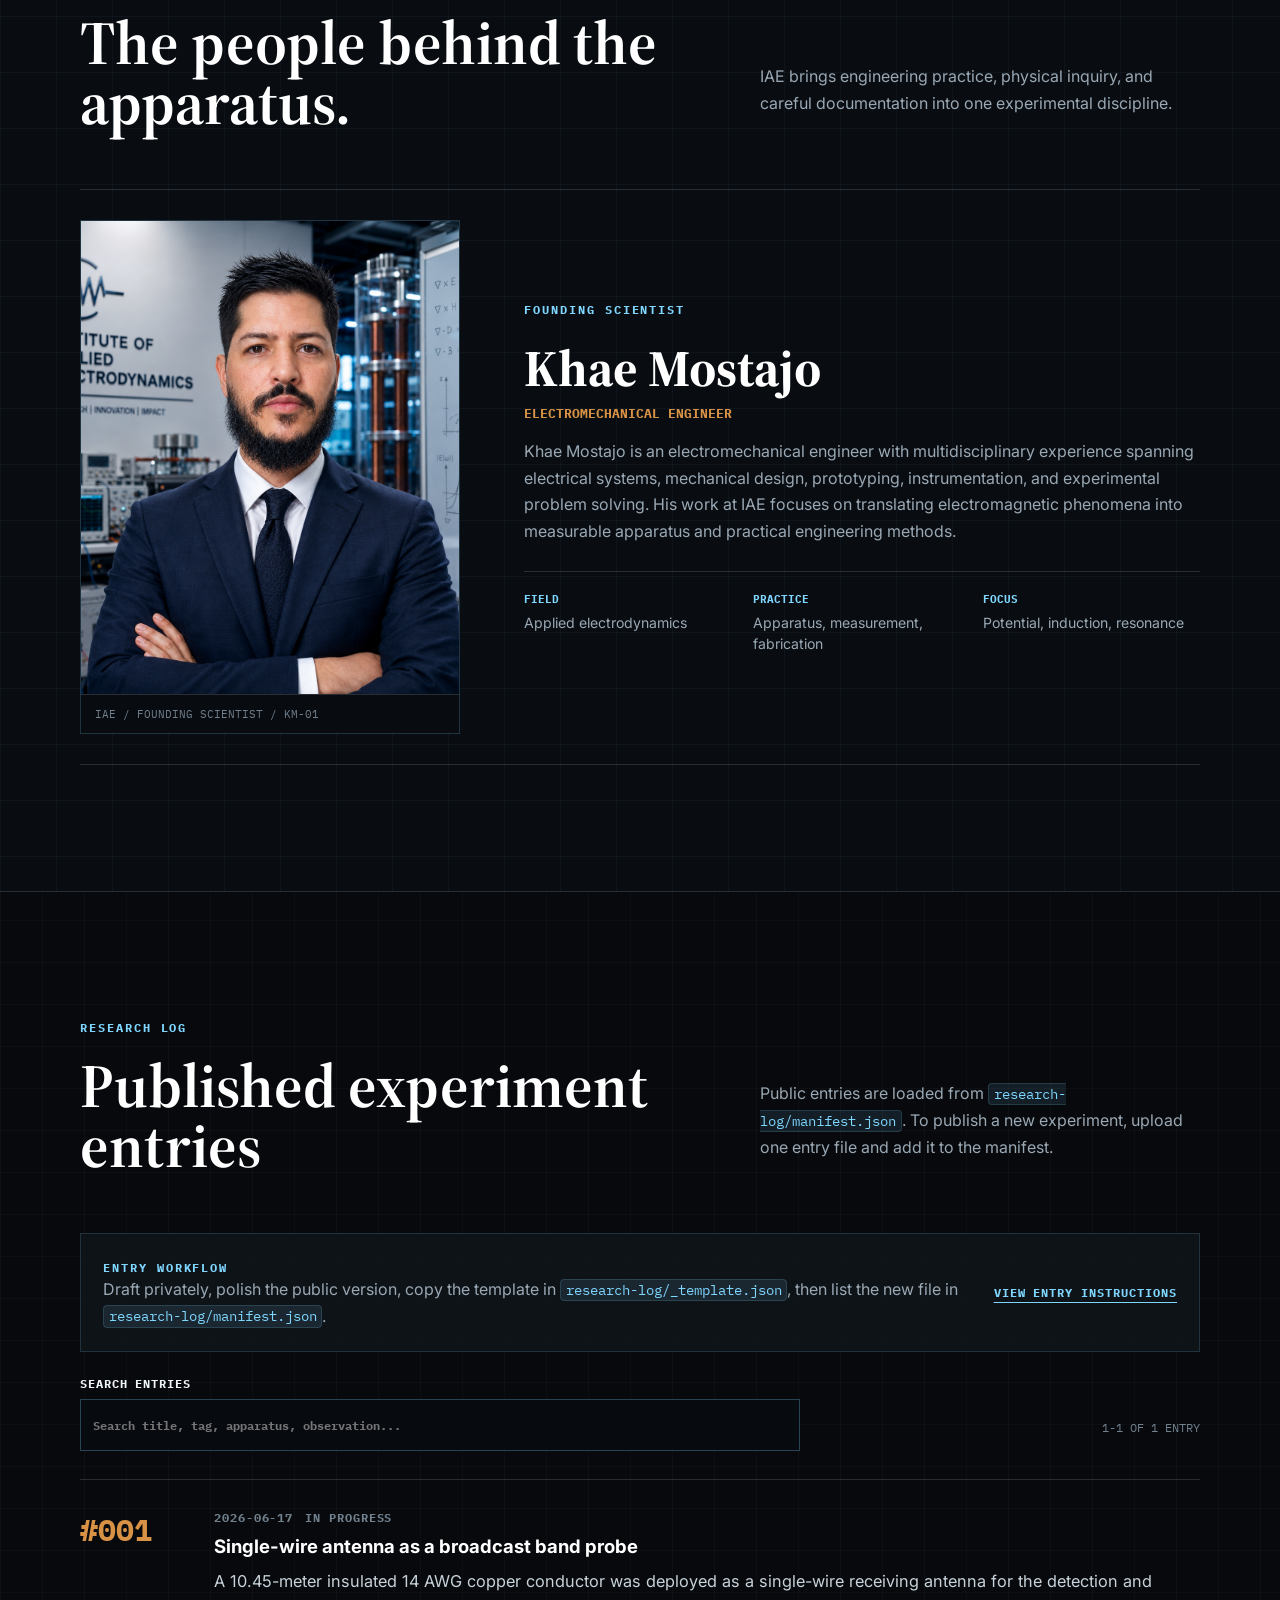
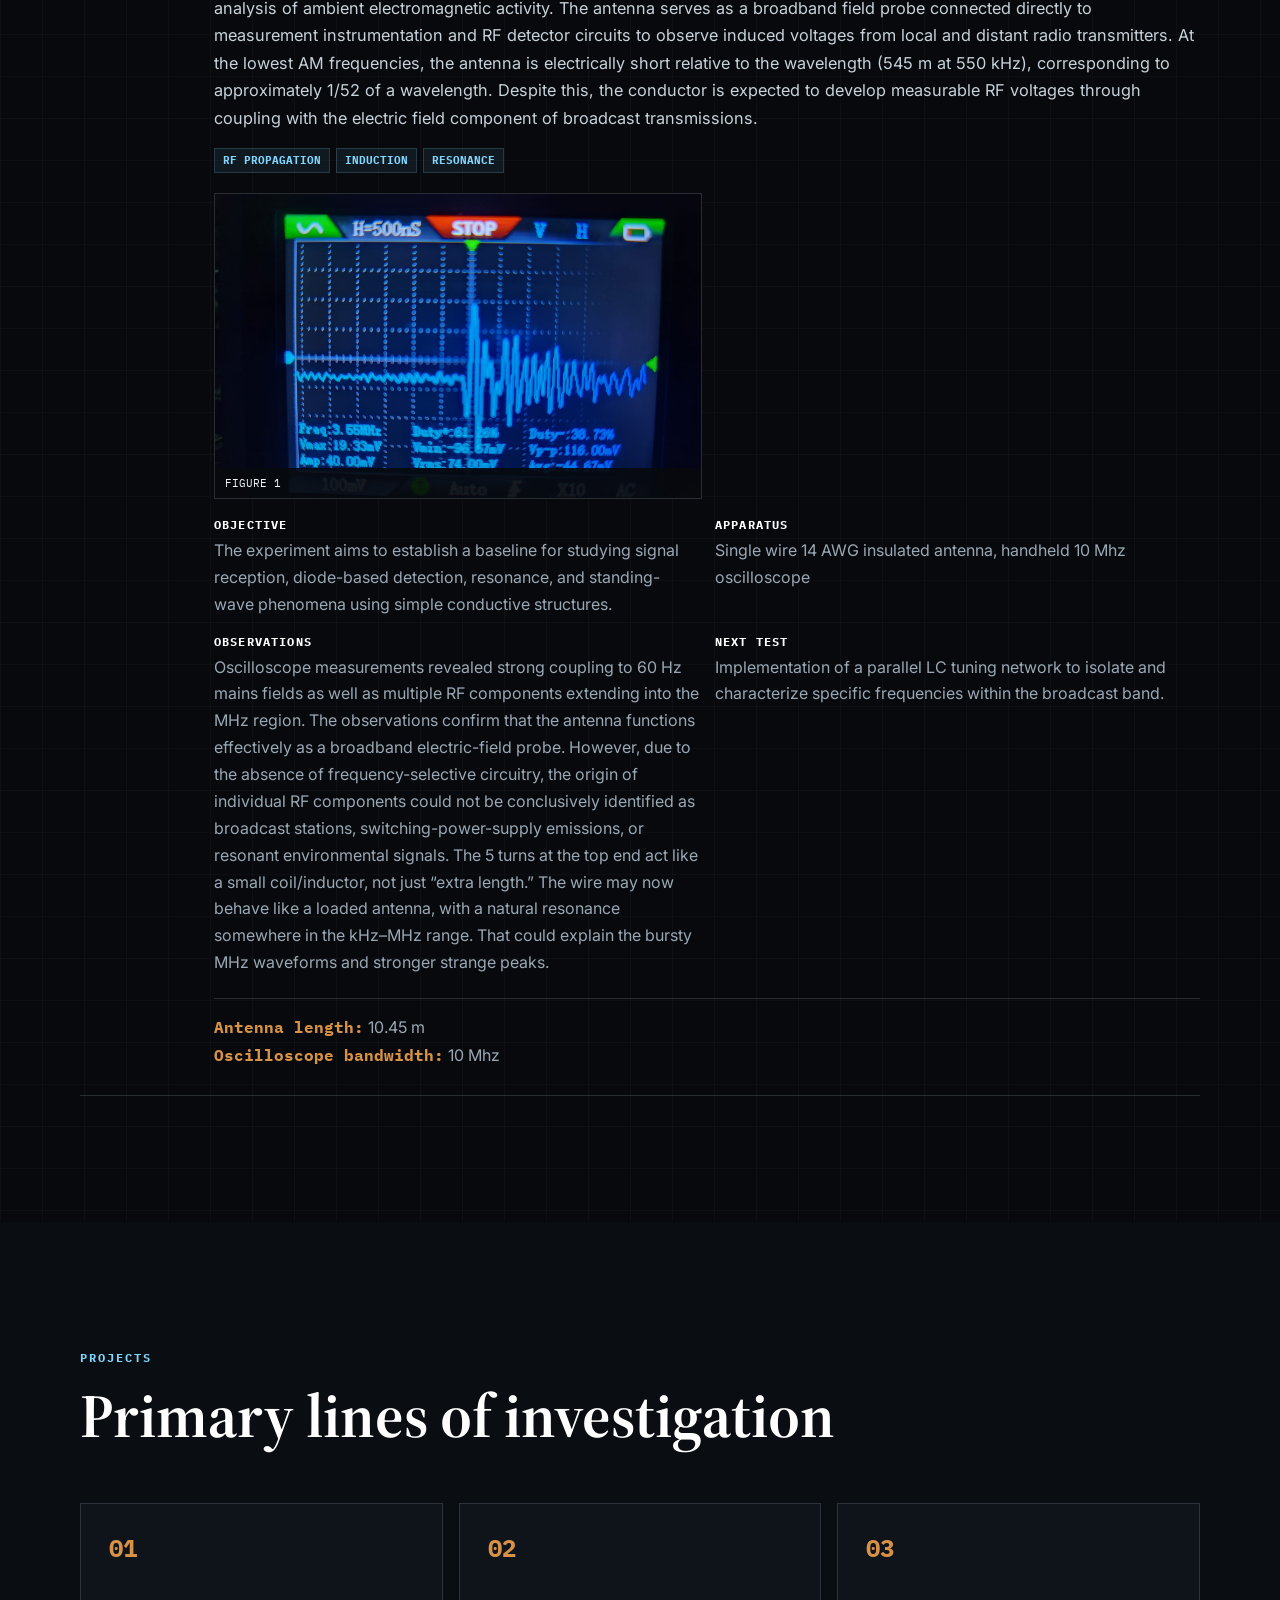
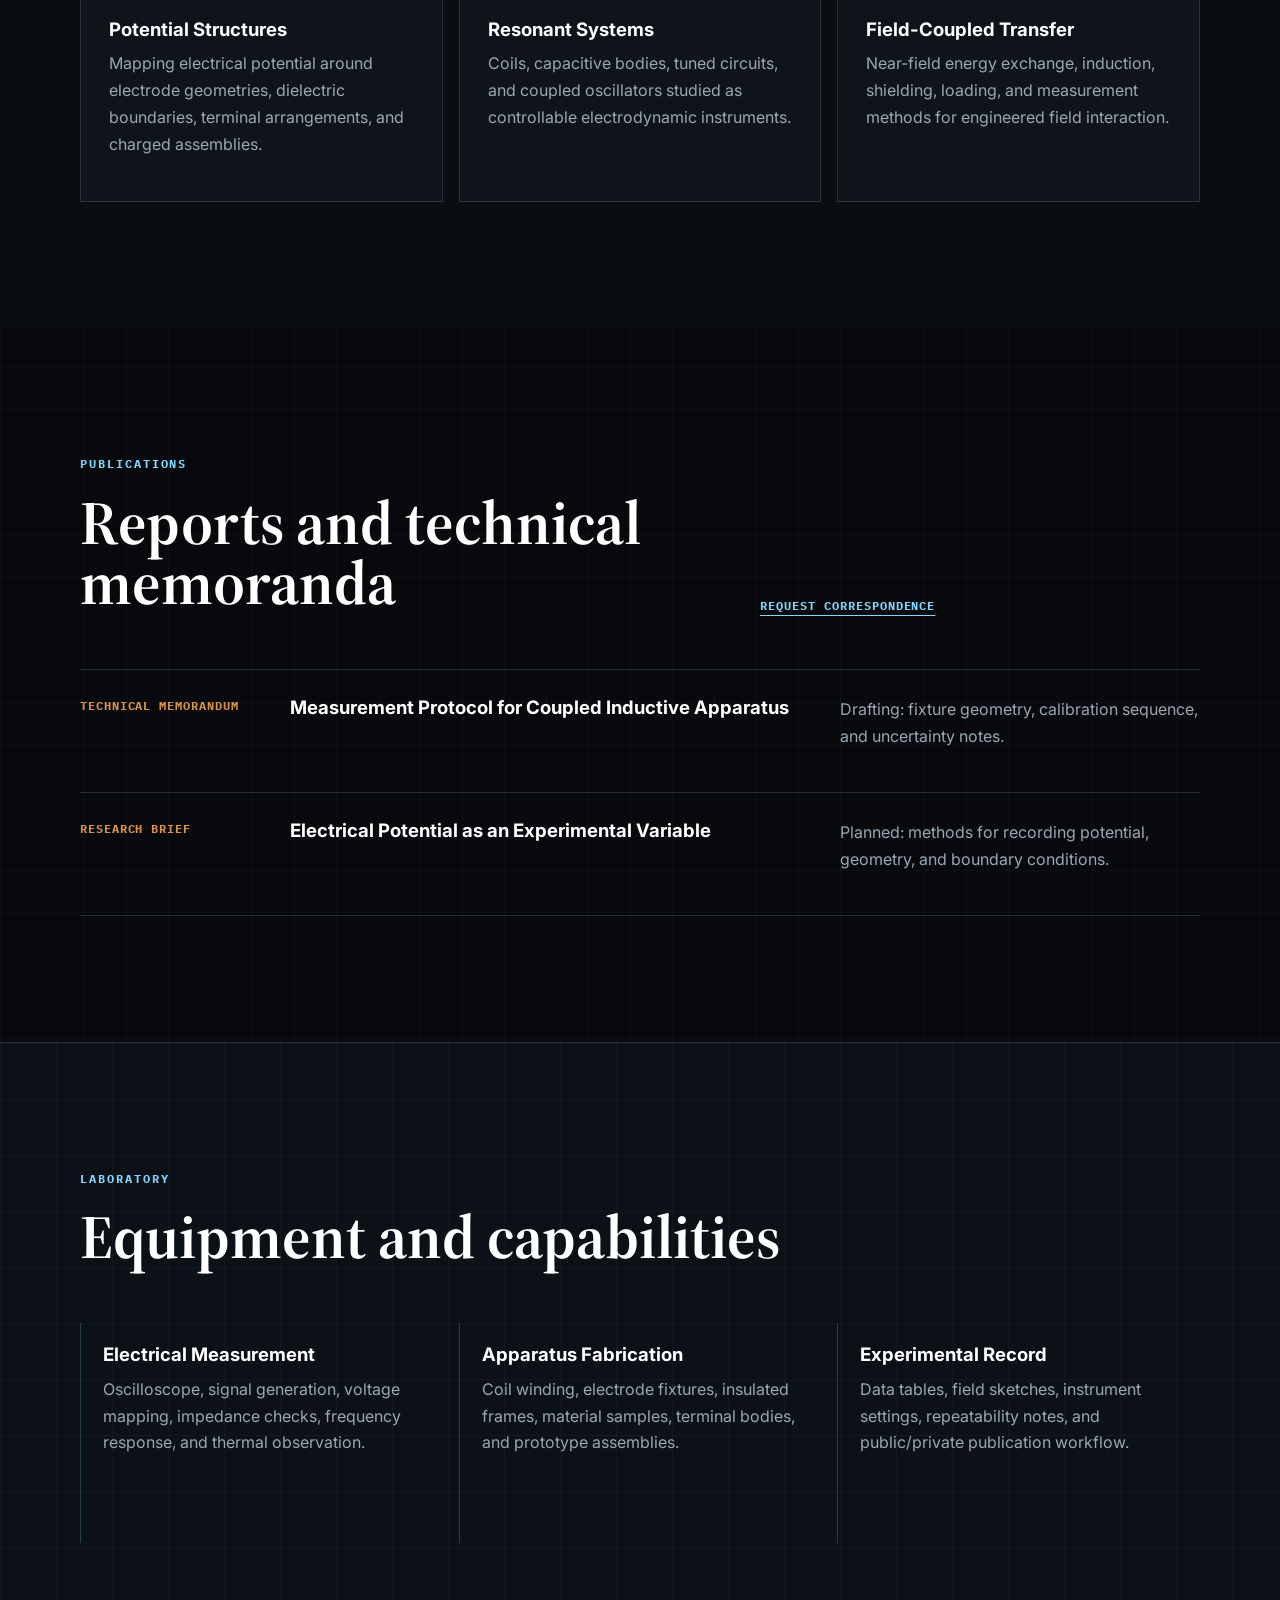
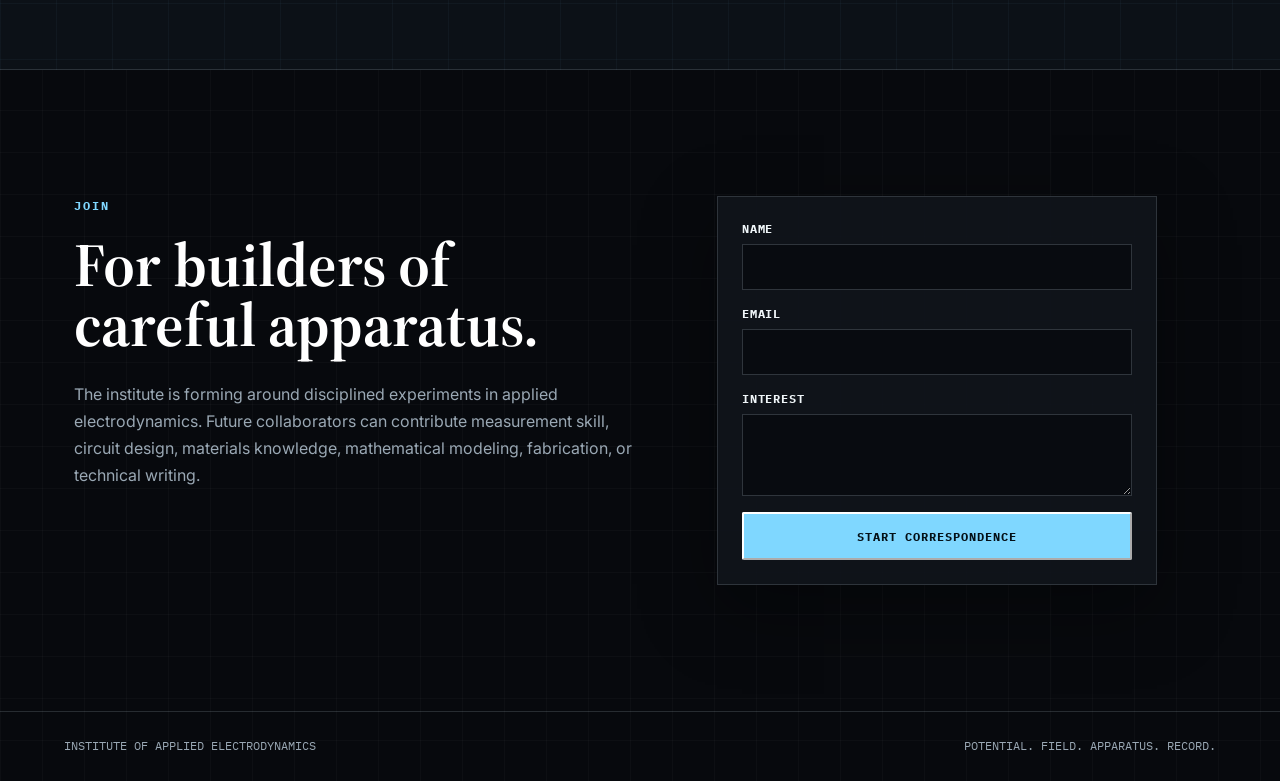
==== commit d04500fe: "profile image" ====
--- a/index.html
+++ b/index.html
@@ -99,7 +99,7 @@
         <div class="scientist-list">
           <article class="scientist-profile">
             <figure class="scientist-portrait">
-              <img src="assets/khae-mostajo-profile.svg" alt="Technical profile plate for Khae Mostajo" />
+              <img src="assets/khae-mostajo-profile.png" alt="Technical profile plate for Khae Mostajo" />
               <figcaption>IAE / Founding scientist / KM-01</figcaption>
             </figure>
             <div class="scientist-copy">
--- a/styles.css
+++ b/styles.css
@@ -209,7 +209,7 @@
 
 h1 {
   color: var(--white);
-  font-size: clamp(3.1rem, 3.5vw, 7.2rem);
+  font-size: clamp(3.1rem, 7.7vw, 7.2rem);
   line-height: 0.9;
   margin-bottom: 28px;
   max-width: 980px;
@@ -612,6 +612,28 @@
 .empty-log {
   color: var(--muted);
   padding: 28px 0;
+}
+
+.log-warning {
+  align-items: start;
+  background: rgba(216, 146, 69, 0.08);
+  border: 1px solid rgba(216, 146, 69, 0.3);
+  color: var(--steel);
+  display: grid;
+  gap: 6px;
+  margin: 20px 0;
+  padding: 14px 16px;
+}
+
+.log-warning strong,
+.log-warning span {
+  font-family: "IBM Plex Mono", Consolas, monospace;
+  font-size: 0.7rem;
+}
+
+.log-warning strong {
+  color: var(--copper);
+  text-transform: uppercase;
 }
 
 .entry-pagination {
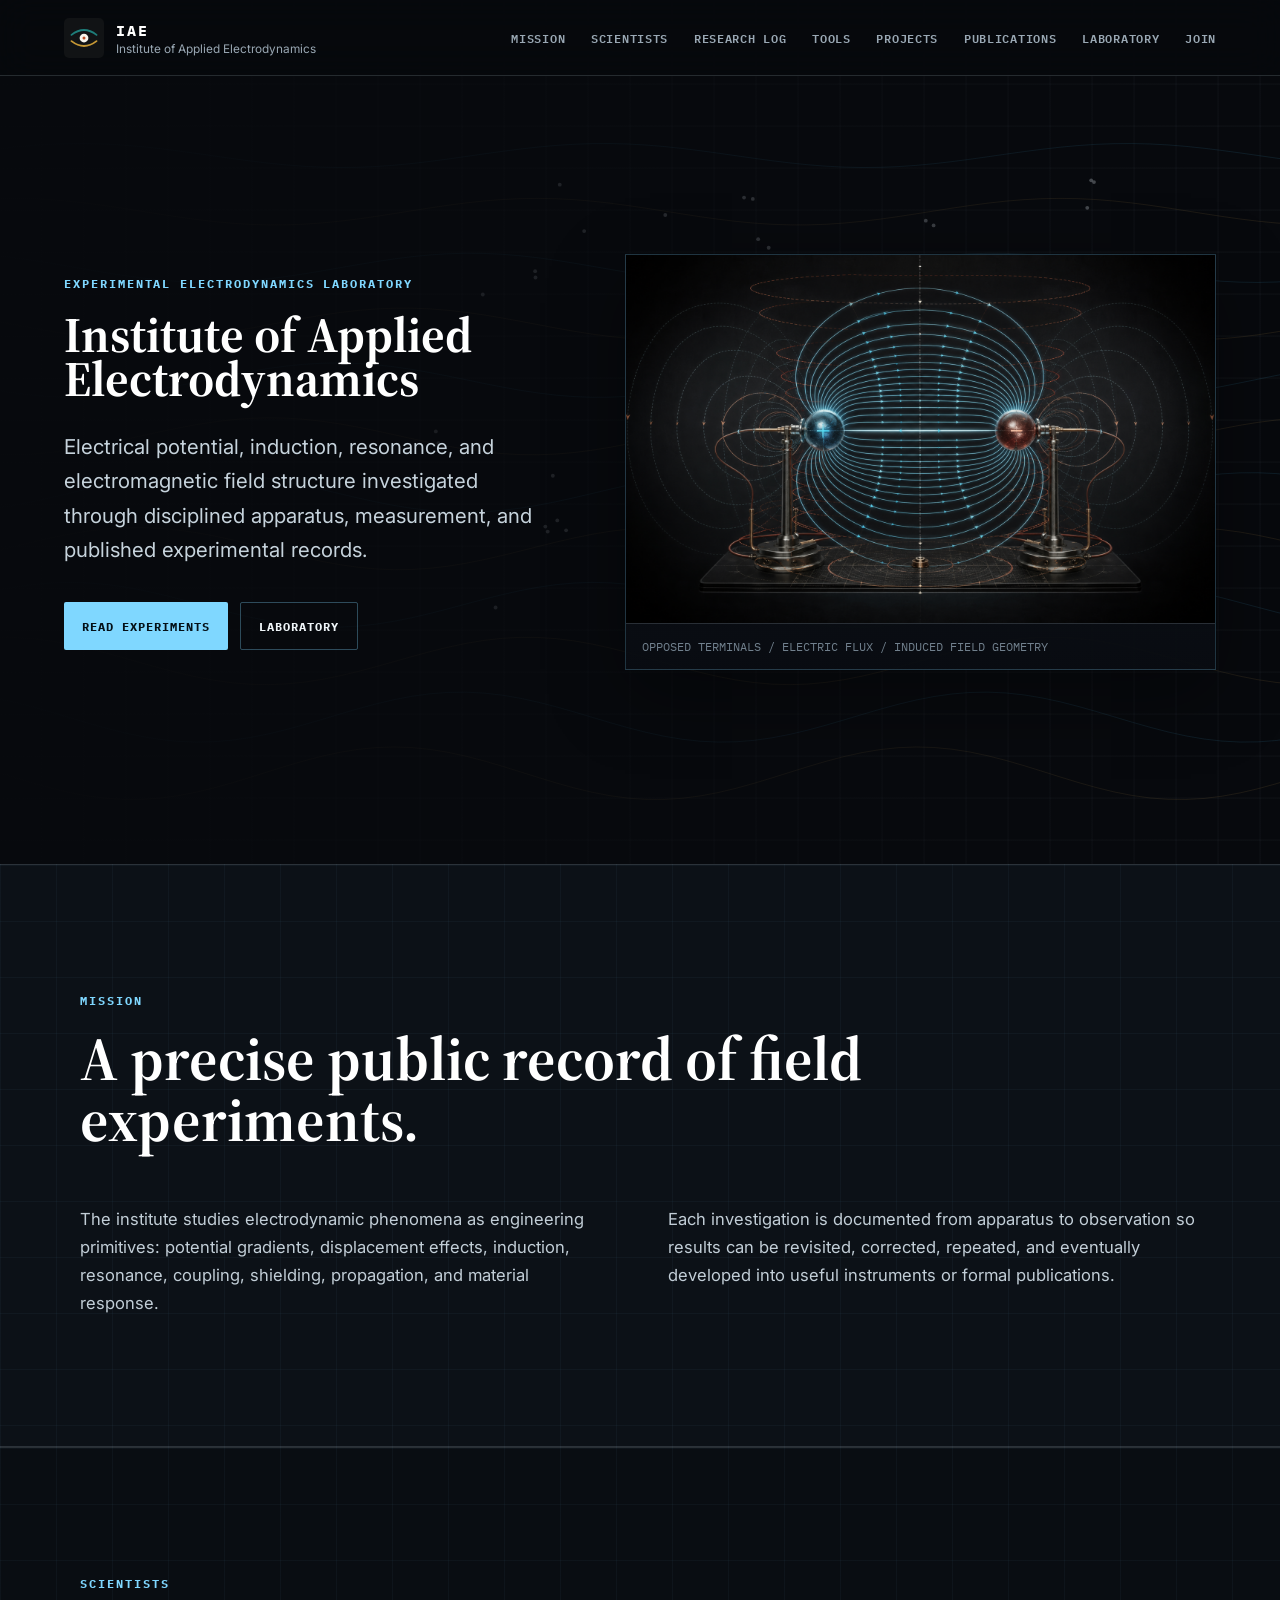
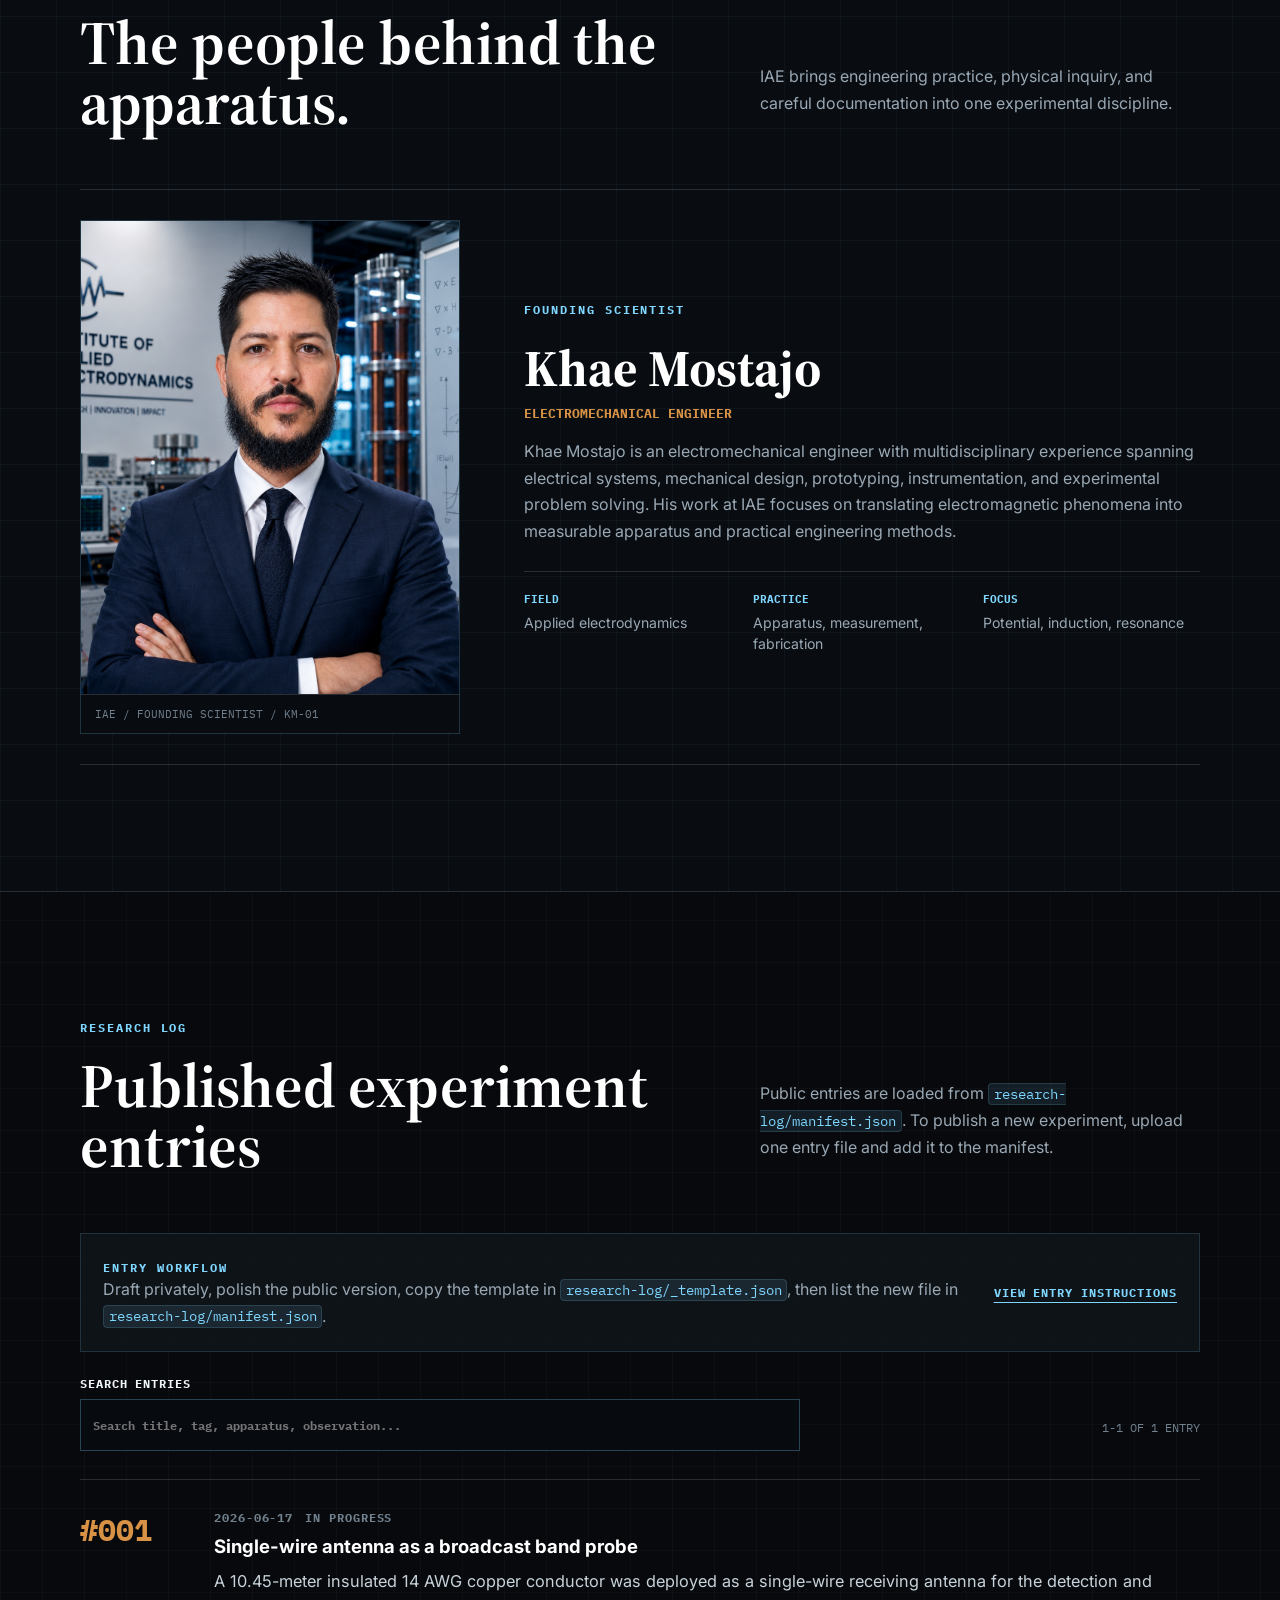
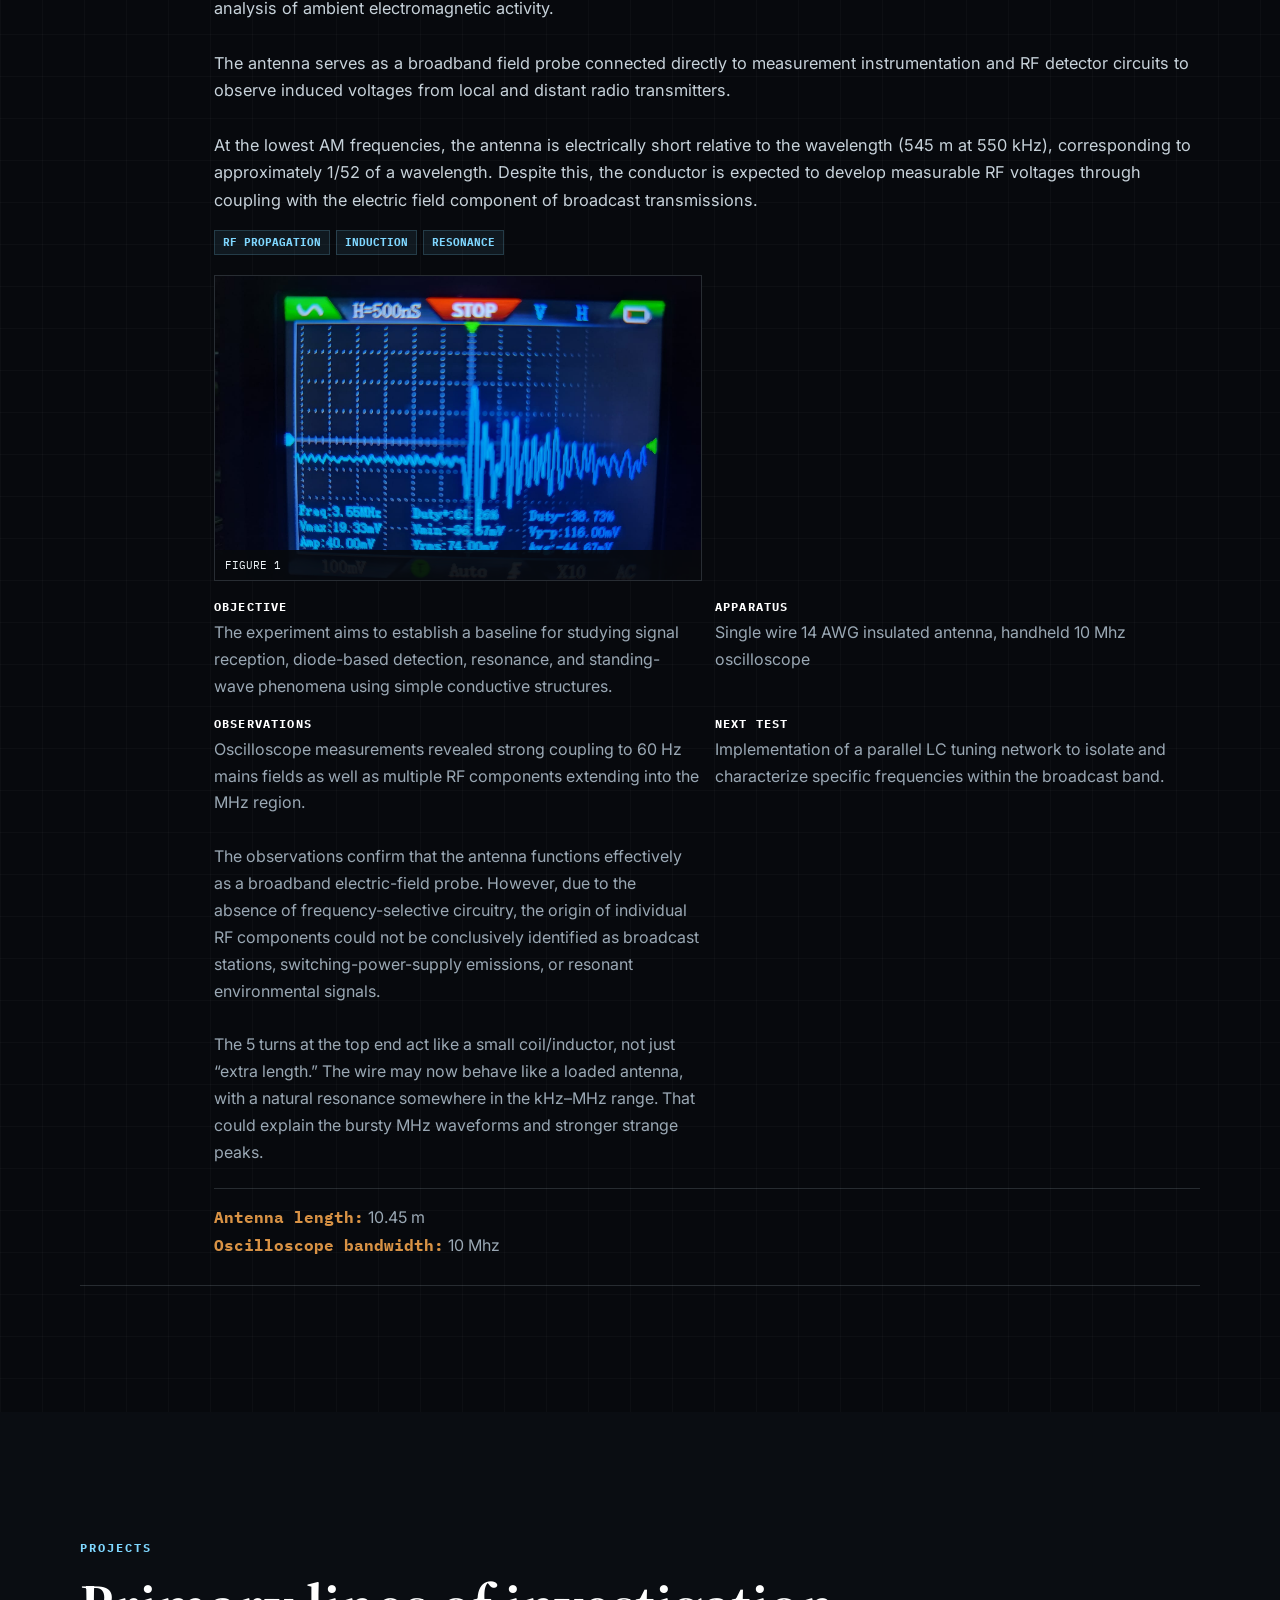
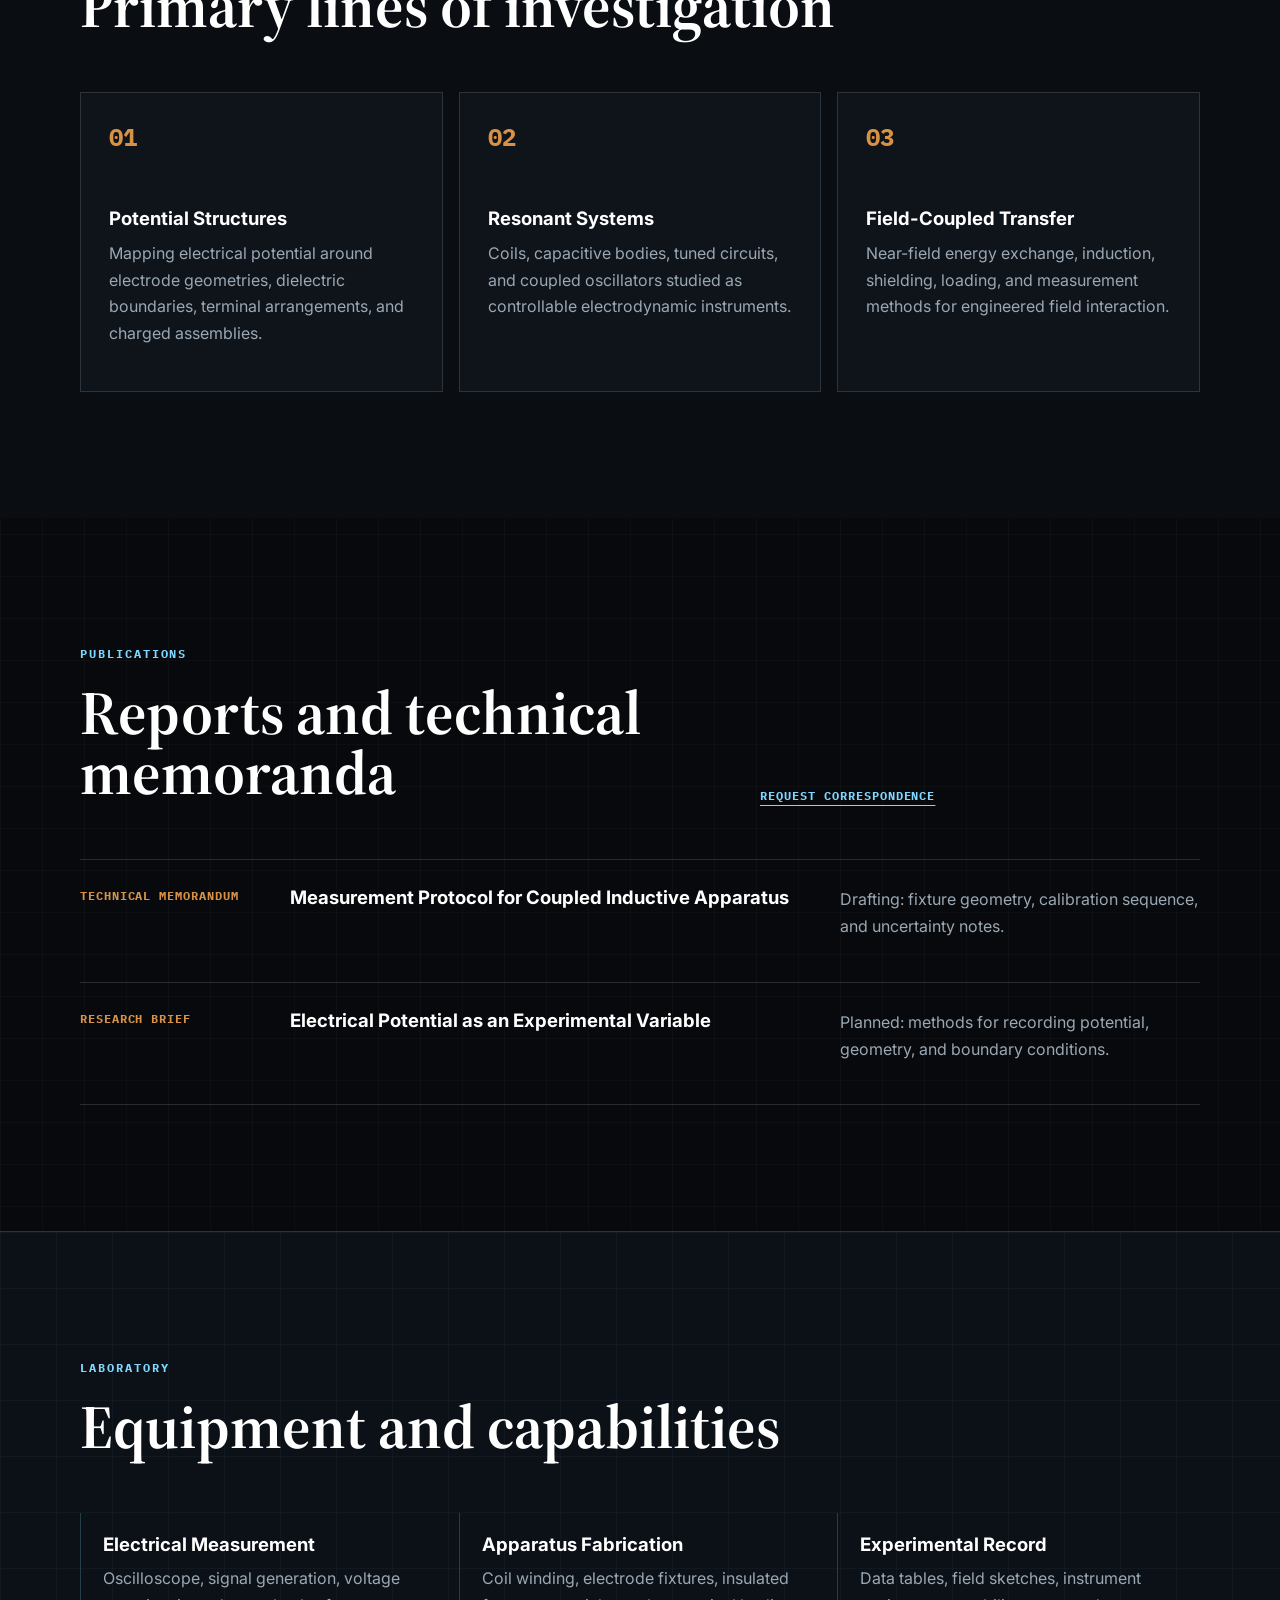
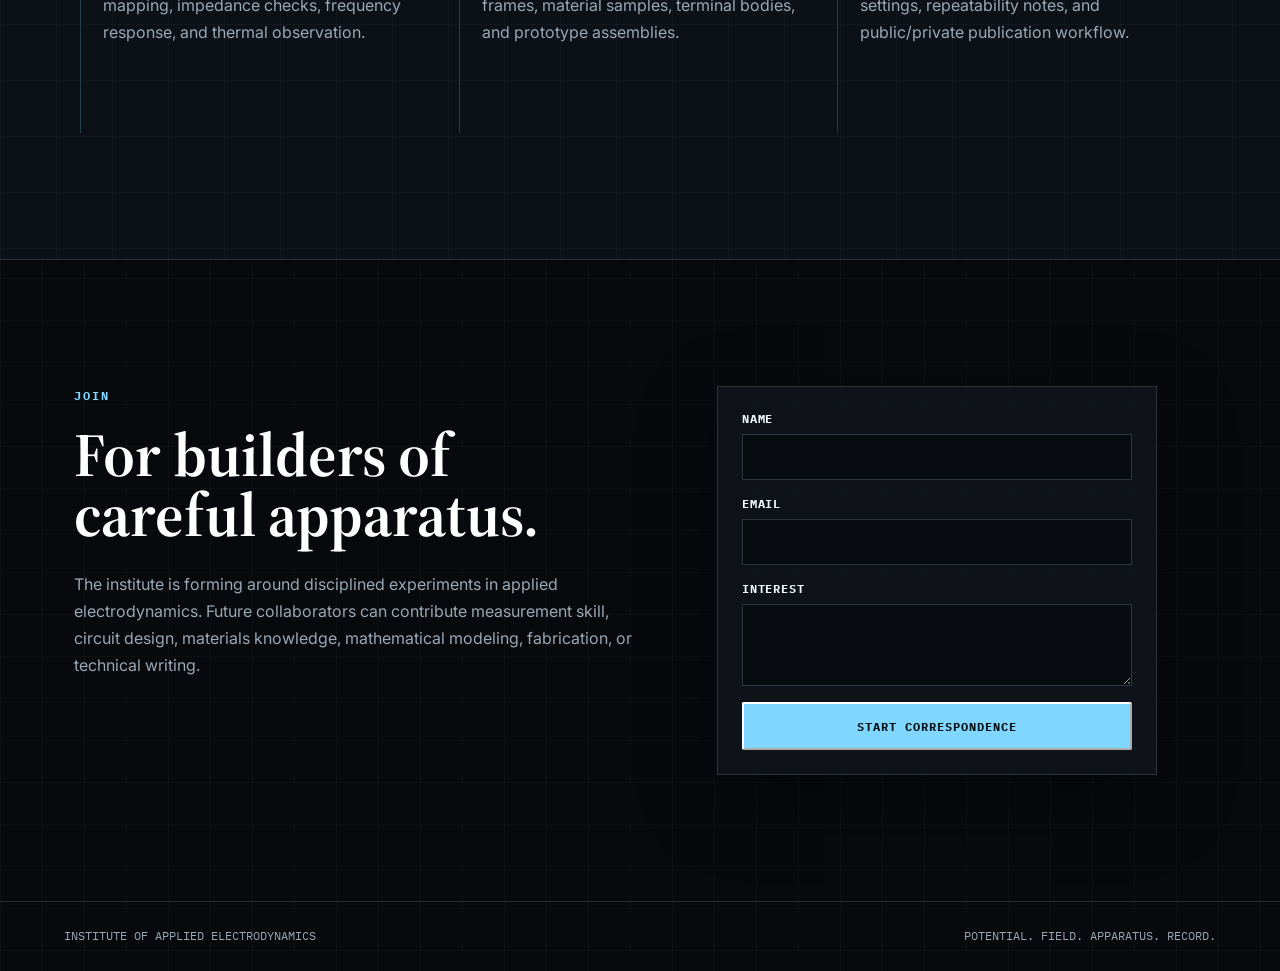
==== commit ae3c3ccb: "tools added" ====
--- a/index.html
+++ b/index.html
@@ -29,6 +29,7 @@
         <a href="#mission">Mission</a>
         <a href="#scientists">Scientists</a>
         <a href="#log">Research Log</a>
+        <a href="tools.html">Tools</a>
         <a href="#projects">Projects</a>
         <a href="#publications">Publications</a>
         <a href="#laboratory">Laboratory</a>
@@ -171,6 +172,7 @@
           <button type="button" class="page-button" data-page-next aria-label="Next research entries">Next</button>
         </nav>
       </section>
+    
 
       <section class="section projects-band" id="projects" aria-labelledby="projects-title">
         <div class="section-heading">
--- a/styles.css
+++ b/styles.css
@@ -209,7 +209,7 @@
 
 h1 {
   color: var(--white);
-  font-size: clamp(3.1rem, 7.7vw, 7.2rem);
+  font-size: clamp(3.1rem, 3.5vw, 7.2rem);
   line-height: 0.9;
   margin-bottom: 28px;
   max-width: 980px;
@@ -508,6 +508,7 @@
 .entry-summary {
   color: #c7d2da;
   font-size: 1.02rem;
+  white-space: pre-wrap;
 }
 
 .tag-list {
@@ -592,6 +593,7 @@
 
 .entry-grid p {
   margin-bottom: 0;
+  white-space: pre-wrap;
 }
 
 .measurement-list {
@@ -602,6 +604,10 @@
   list-style: none;
   margin: 22px 0 0;
   padding: 18px 0 0;
+}
+
+.measurement-list li {
+  white-space: pre-wrap;
 }
 
 .measurement-list strong {
@@ -1066,3 +1072,66 @@
     margin-bottom: 28px;
   }
 }
+
+/* IAE engineering tools */
+.iae-tool-catalog{display:grid;grid-template-columns:minmax(0,780px)}
+.iae-tool-card{align-items:center;background:var(--panel);border:1px solid var(--line);display:grid;grid-template-columns:minmax(280px,42%) 1fr}
+.iae-tool-card figure{align-self:center;aspect-ratio:1586/992;background:#fff;margin:0;overflow:hidden;width:100%}
+.iae-tool-card figure img{height:100%;object-fit:contain;width:100%}
+.iae-tool-card-copy{padding:30px}
+.iae-tool-index{color:var(--copper);font:700 11px/1.4 "IBM Plex Mono",monospace;text-transform:uppercase}
+.iae-tool-card h3{font-family:"Source Serif 4",Georgia,serif;font-size:28px;margin:8px 0 12px}
+.iae-tool-command,.iae-back-command,.iae-copy-calculation,.iae-calculator-actions button{background:transparent;border:1px solid var(--blue);color:var(--ink);font:700 11px/1 "IBM Plex Mono",monospace;padding:12px 16px;text-transform:uppercase}
+.iae-tool-command:hover,.iae-copy-calculation:hover{background:var(--blue);color:var(--void)}
+.iae-calculator-workspace{margin-top:54px}
+.iae-tool-heading{margin-bottom:30px;max-width:820px}
+.iae-tool-heading h2{font-family:"Source Serif 4",Georgia,serif;font-size:clamp(34px,5vw,62px);line-height:1;margin:12px 0}
+.iae-back-command{margin-bottom:24px}
+.iae-tool-layout{align-items:start;display:grid;gap:22px;grid-template-columns:minmax(0,1fr) minmax(370px,.72fr)}
+.iae-tool-reference{display:grid;gap:18px}
+.iae-technical-plate{background:#10191c;border:1px solid var(--line);margin:0}
+.iae-technical-plate figcaption{border-bottom:1px solid #314246;color:#d7e1df;display:flex;font:600 11px/1.4 "IBM Plex Mono",monospace;gap:18px;padding:12px 16px;text-transform:uppercase}
+.iae-technical-plate figcaption span{color:var(--copper)}
+.iae-circuit-zoom{background:#fff;cursor:zoom-in;display:block;width:100%}
+.iae-circuit-zoom img{height:auto;width:100%}
+.iae-formula-sheet{background:#10191c;color:#eef5f7;padding:8px 28px 18px}
+.iae-formula-row{align-items:center;border-bottom:1px solid #314246;display:grid;gap:26px;grid-template-columns:minmax(180px,.8fr) minmax(280px,1.2fr);min-height:122px}
+.iae-formula-row:last-child{border-bottom:0}
+.iae-formula-row>span{color:#aabbb8;font:600 13px/1.4 "IBM Plex Mono",monospace;text-transform:uppercase}
+.iae-formula-row math{color:#eef5f7;font-size:30px;justify-self:start}
+.iae-formula-row math mo{color:var(--copper)}
+.iae-theory-note{border-left:3px solid var(--copper);padding:8px 0 8px 22px}
+.iae-theory-note p{white-space:pre-wrap}
+.iae-calculator-panel{background:var(--panel);border:1px solid var(--line);padding:22px;position:sticky;top:90px}
+.iae-calculator-header{border-bottom:1px solid var(--line);display:flex;gap:16px;justify-content:space-between;padding-bottom:18px}
+.iae-calculator-header h3{margin:3px 0 0}
+.iae-mode-switch{border:1px solid var(--line);display:flex;padding:3px}
+.iae-mode-switch button{background:#eef5f74f;border:0;color:var(--ink);font:700 11px/1 "IBM Plex Mono",monospace;padding:8px 12px;text-transform:uppercase}
+.iae-mode-switch button.active{box-shadow:inset 0 -2px var(--copper);color:var(--void)}
+.iae-variable-grid{display:grid;gap:14px;padding:20px 0}
+.iae-variable-field>span{color:var(--steel);display:block;font:700 11px/1 "IBM Plex Mono",monospace;margin-bottom:7px;text-transform:uppercase}
+.iae-variable-field>div{display:grid;grid-template-columns:1fr 86px}
+.iae-variable-field input,.iae-variable-field select{background:#434343;border:1px solid var(--line);border-radius:0;color:#fff;font:600 15px/1 "IBM Plex Mono",monospace;min-width:0;padding:12px}
+.iae-variable-field select{border-left:0}
+.iae-calculator-actions{display:flex;gap:8px;padding-bottom:20px}
+.iae-calculator-actions button{flex:1}
+.iae-calculation-warning{background:#321b1b;border-left:3px solid #e36f63;padding:10px}
+.iae-primary-result{background:#111b1e;border-top:3px solid var(--copper);padding:22px}
+.iae-primary-result p{font:700 11px/1 "IBM Plex Mono",monospace;margin:0 0 8px;text-transform:uppercase}
+.iae-primary-result strong{color:#f2a45d;display:block;font:500 35px/1.1 "IBM Plex Mono",monospace}
+.iae-primary-result span{color:#aabbb8;display:block;font-size:12px;margin-top:8px}
+.iae-result-grid{border-left:1px solid var(--line);display:grid;grid-template-columns:1fr 1fr;margin:0}
+.iae-result-grid div{border-bottom:1px solid var(--line);border-right:1px solid var(--line);padding:14px}
+.iae-result-grid .iae-wide-result{grid-column:1/-1}
+.iae-result-grid dt{color:var(--steel);font-size:11px}
+.iae-result-grid dd{font:700 14px/1.25 "IBM Plex Mono",monospace;margin:6px 0 0}
+.iae-copy-calculation{margin-top:16px;width:100%}
+@media(max-width:1080px){.iae-tool-layout{grid-template-columns:1fr}.iae-calculator-panel{position:static}.iae-tool-reference{grid-template-columns:1fr 1fr}.iae-theory-note{grid-column:1/-1}}
+@media(max-width:720px){.iae-tool-card{grid-template-columns:1fr}.iae-tool-card-copy{padding:22px}.iae-tool-reference{grid-template-columns:1fr}.iae-calculator-panel{padding:15px}.iae-calculator-header{display:block}.iae-mode-switch{margin-top:14px}.iae-mode-switch button{flex:1}.iae-formula-sheet{padding:4px 18px 12px}.iae-formula-row{gap:8px;grid-template-columns:1fr;padding:20px 0}.iae-formula-row math{font-size:25px}.iae-result-grid{grid-template-columns:1fr}.iae-result-grid .iae-wide-result{grid-column:auto}.iae-calculator-actions{display:grid}}
+/* Standalone tools pages */
+.iae-page-main{min-height:calc(100vh - 160px);padding-top:118px}
+.iae-tools-page .iae-calculator-workspace{display:none}
+.iae-calculator-page .iae-tools-section>.section-heading{display:none}
+.iae-calculator-page .iae-calculator-workspace{margin-top:0}
+.nav a[aria-current="page"]{color:var(--blue-hot)}
+@media(max-width:720px){.iae-page-main{padding-top:88px}}
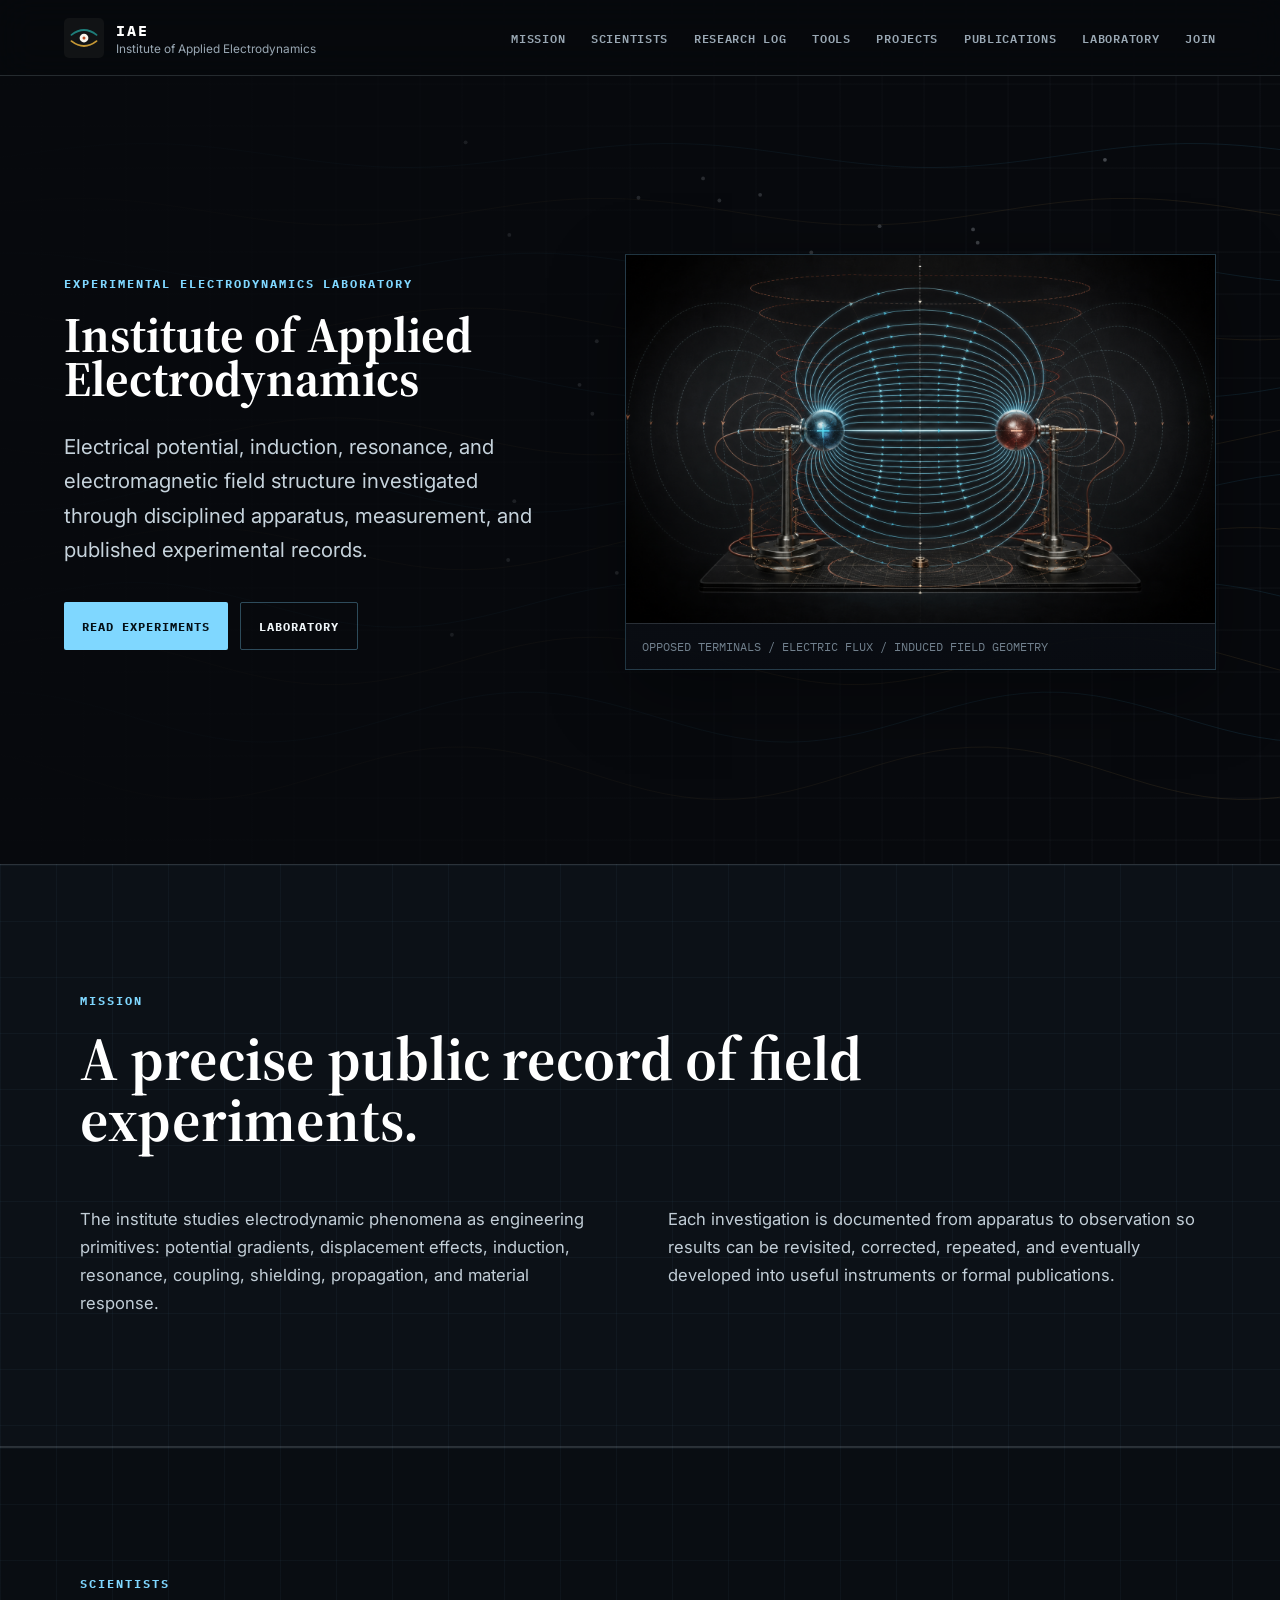
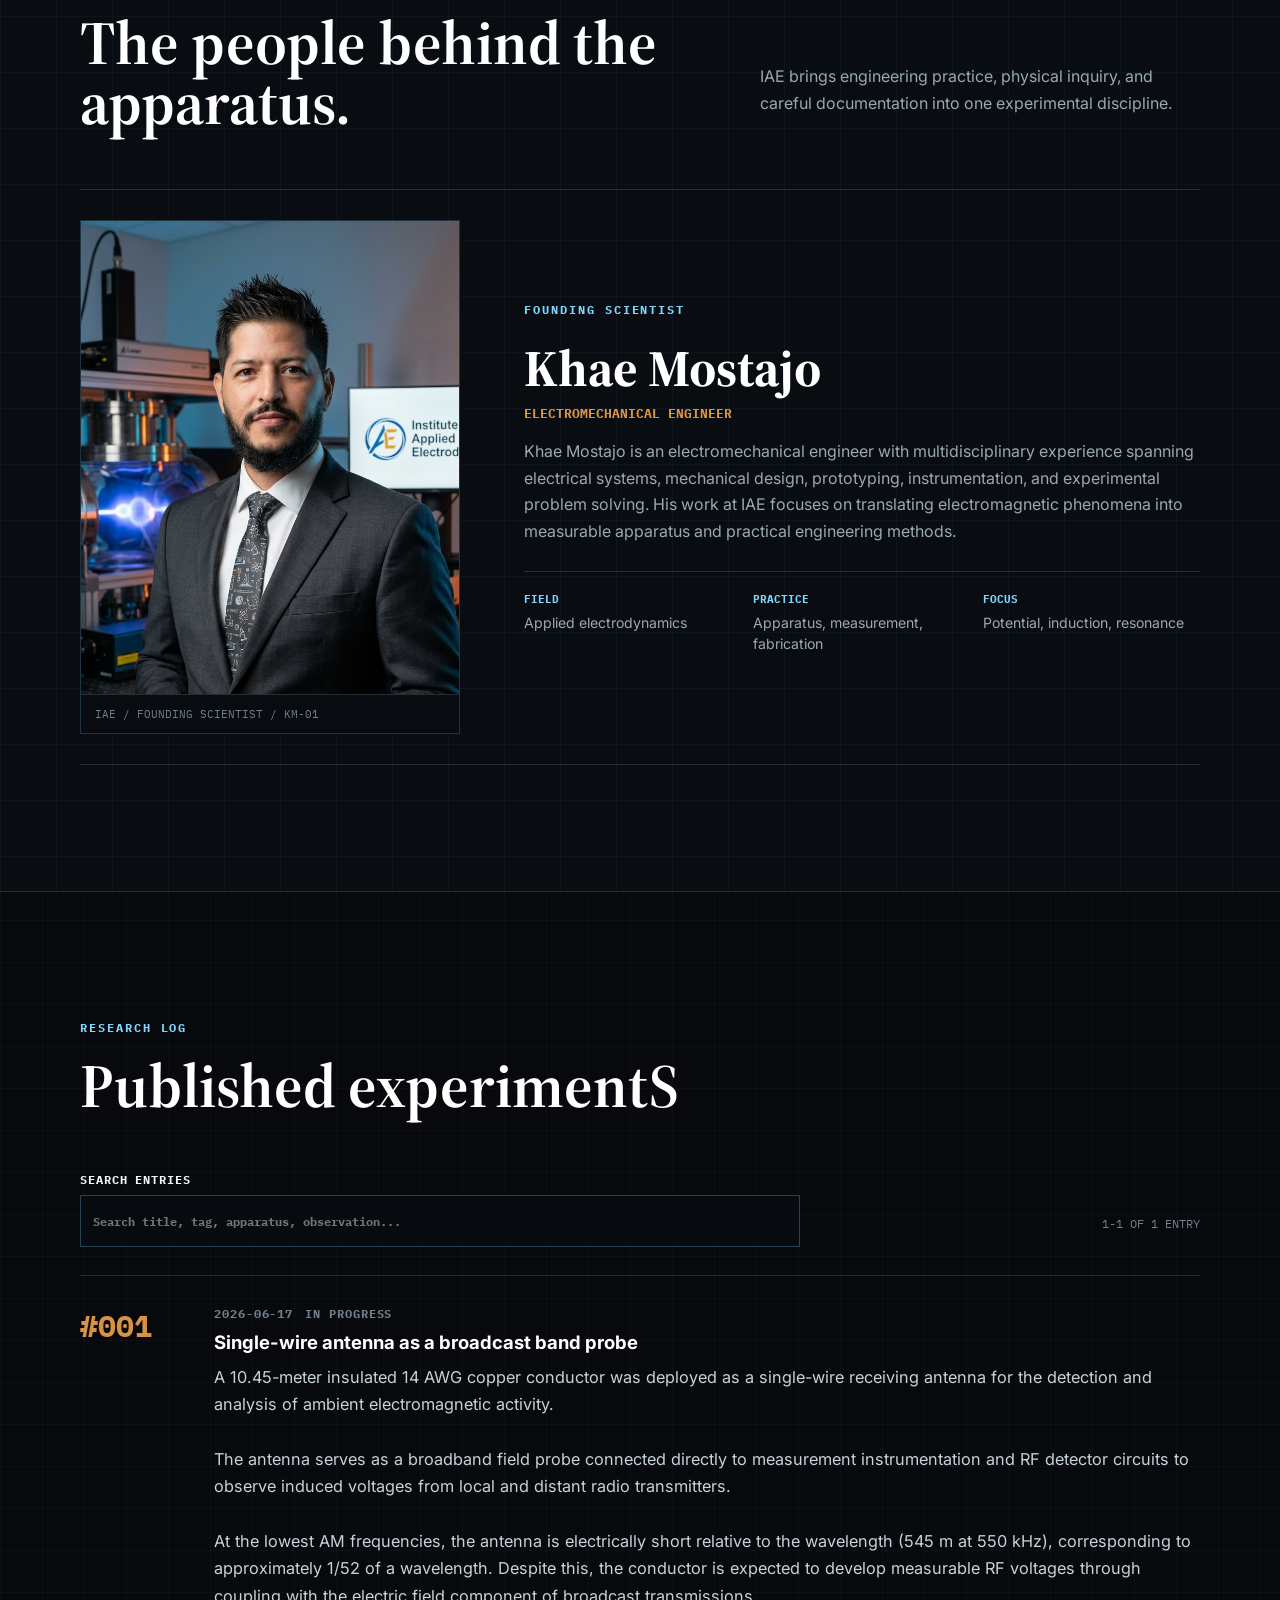
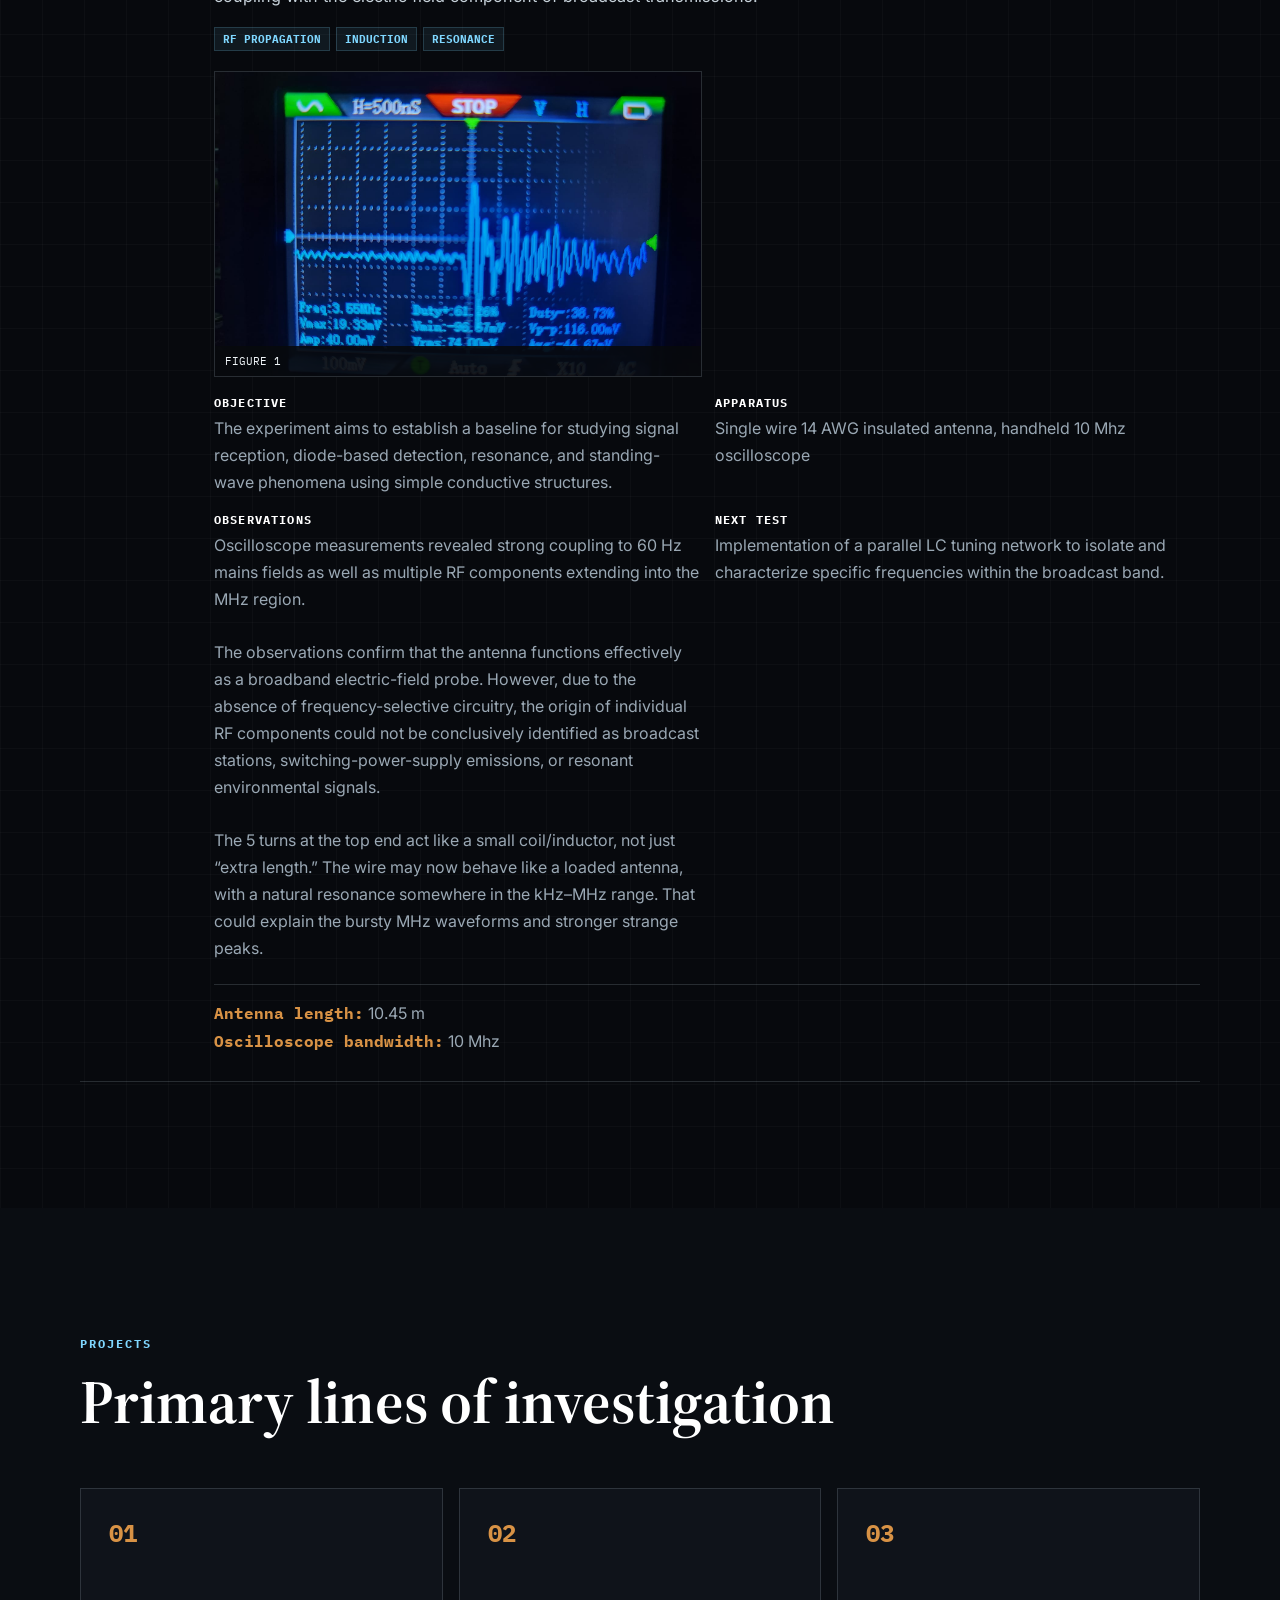
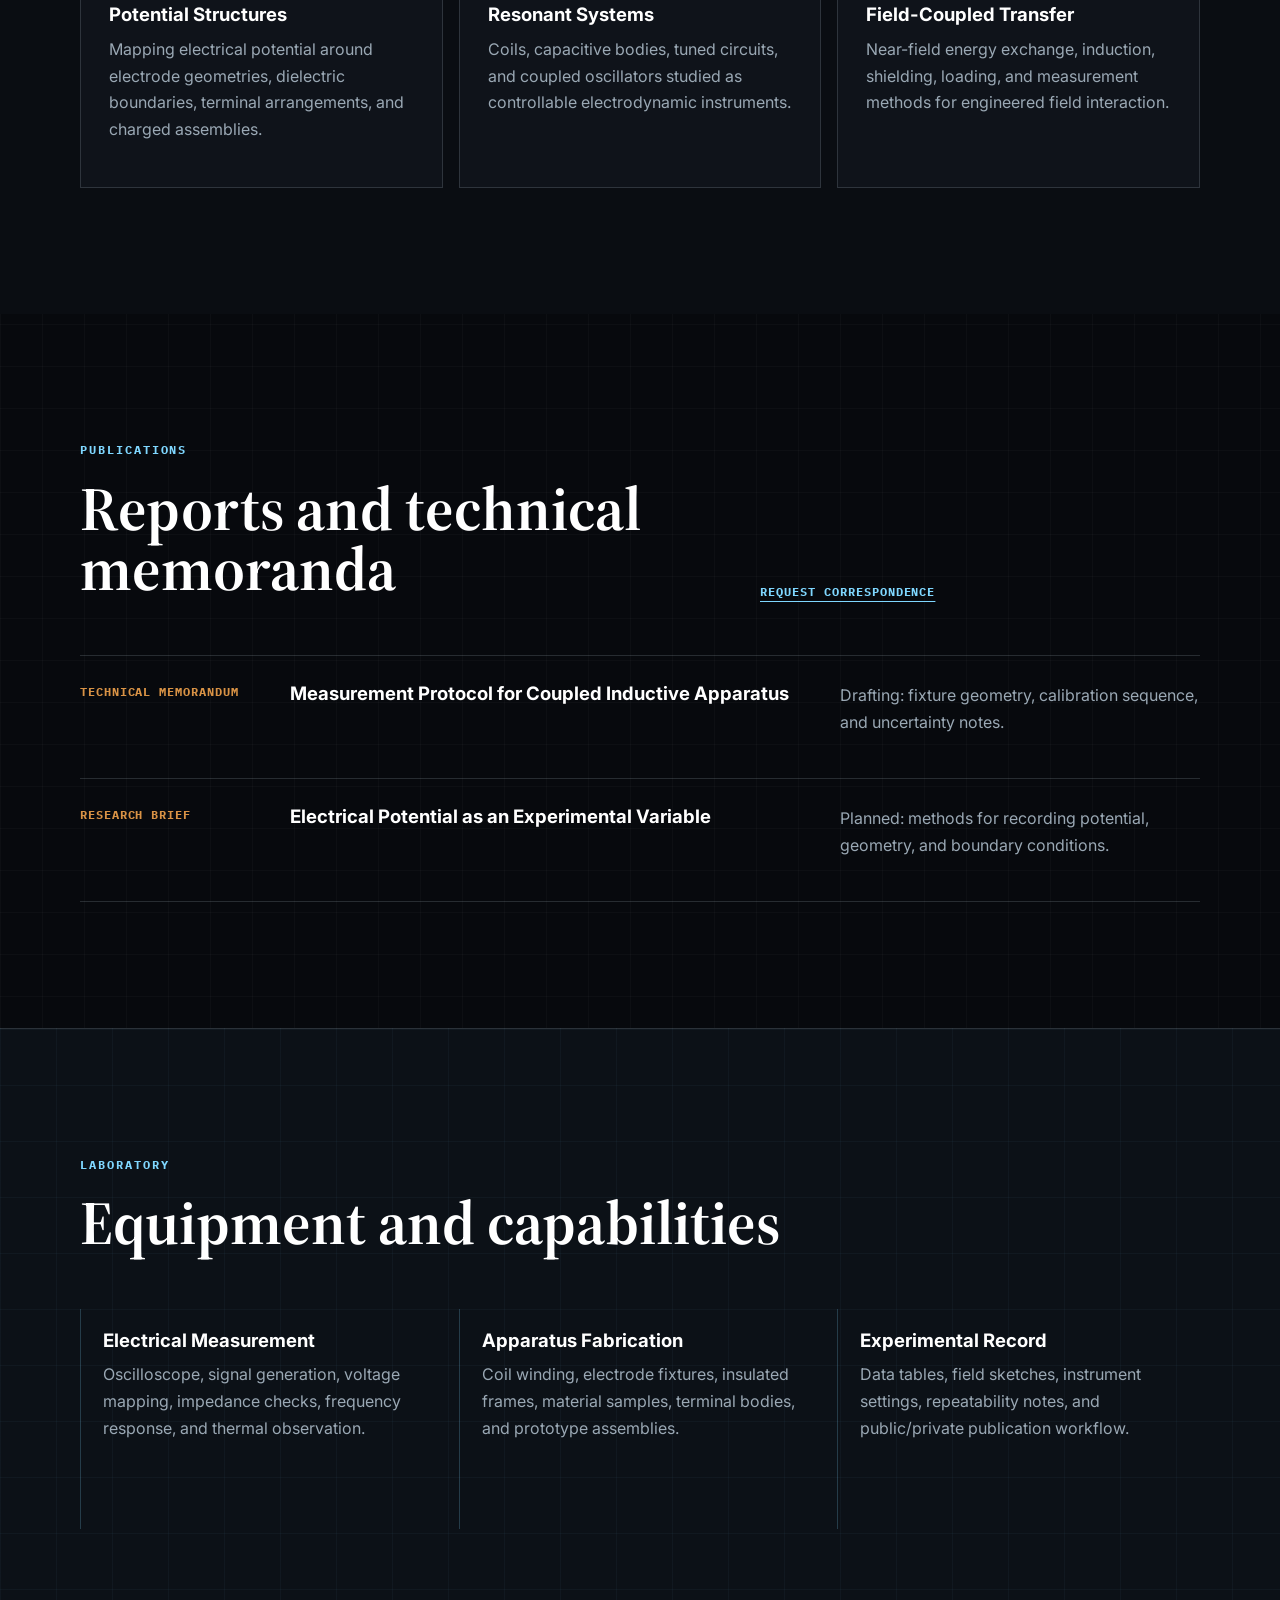
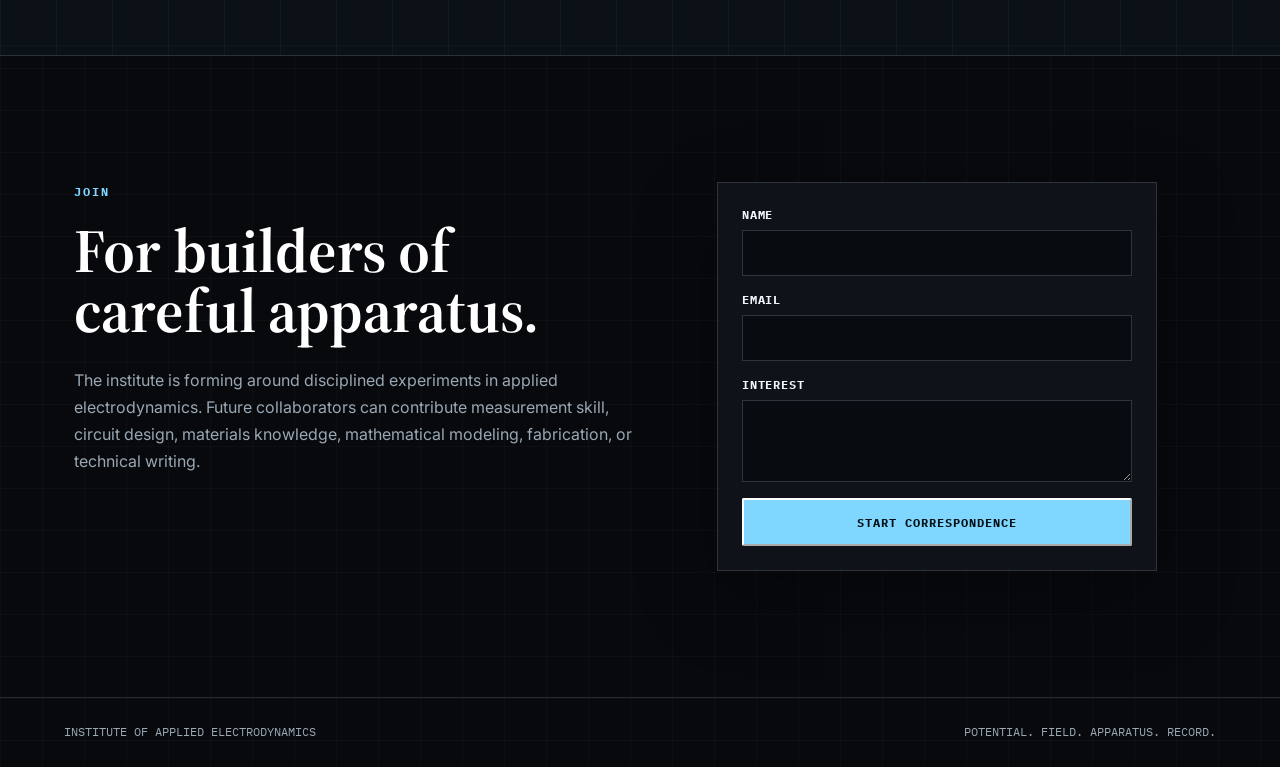
==== commit 09038e72: "Update index.html" ====
--- a/index.html
+++ b/index.html
@@ -128,25 +128,8 @@
         <div class="section-heading split">
           <div>
             <p class="eyebrow">Research Log</p>
-            <h2 id="log-title">Published experiment entries</h2>
-          </div>
-          <p>
-            Public entries are loaded from <code>research-log/manifest.json</code>.
-            To publish a new experiment, upload one entry file and add it to the
-            manifest.
-          </p>
-        </div>
-
-        <div class="publishing-note">
-          <div>
-            <span class="mono-label">ENTRY WORKFLOW</span>
-            <p>
-              Draft privately, polish the public version, copy the template in
-              <code>research-log/_template.json</code>, then list the new file in
-              <code>research-log/manifest.json</code>.
-            </p>
-          </div>
-          <a class="text-link" href="research-log/README.md">View entry instructions</a>
+            <h2 id="log-title">Published experimentS</h2>
+          </div>
         </div>
 
         <div class="log-tools">
